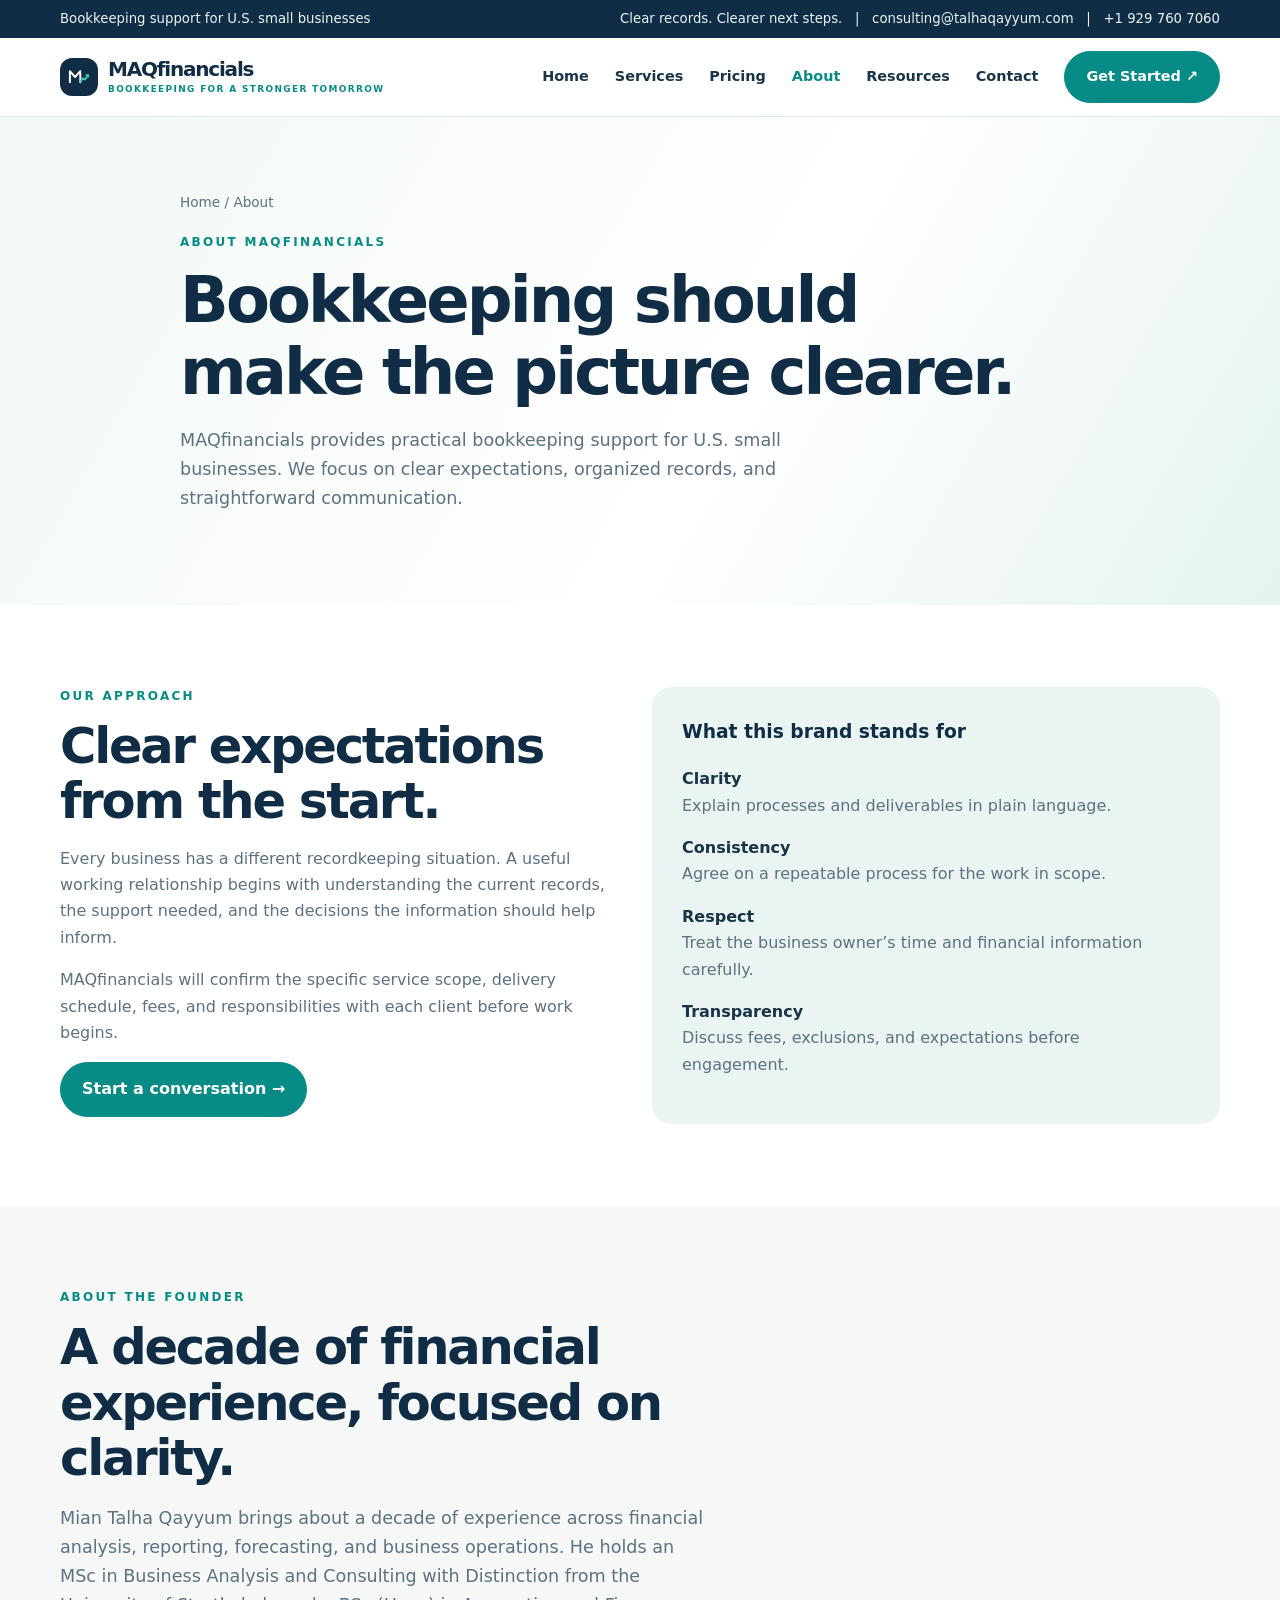
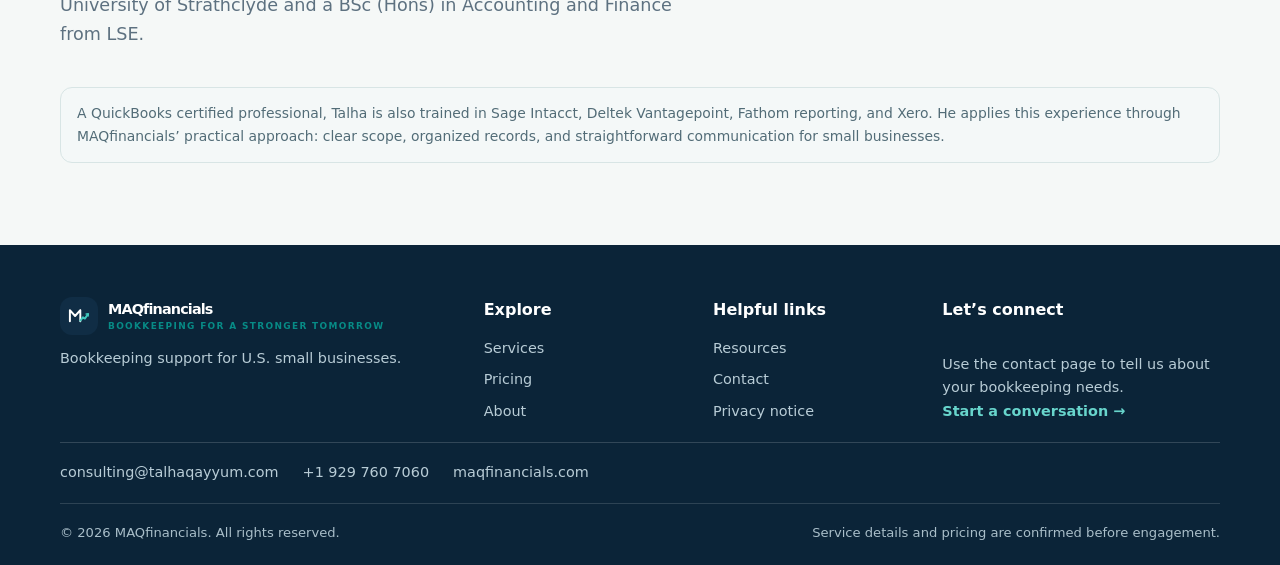
==== about.html @ 6110746d "Refresh footer stylesheet cache" ====
<!doctype html><html lang="en"><head><meta charset="utf-8"><meta name="viewport" content="width=device-width, initial-scale=1"><meta name="description" content="Learn about the approach behind MAQfinancials bookkeeping support for U.S. small businesses."><title>About | MAQfinancials</title><link rel="icon" type="image/svg+xml" href="assets/favicon.svg"><link rel="stylesheet" href="styles.css?v=20261030-footer-spacing-4"></head><body><div class="topbar"><div class="container"><span>Bookkeeping support for U.S. small businesses</span><span>Clear records. Clearer next steps. &nbsp; | &nbsp; <a href="mailto:consulting@talhaqayyum.com">consulting@talhaqayyum.com</a> &nbsp; | &nbsp; <a href="tel:+19297607060">+1 929 760 7060</a></span></div></div><header class="header"><div class="container nav"><a class="brand" href="index.html"><span class="brand-mark"><img src="assets/maq-mark.svg" alt="" width="26" height="26" aria-hidden="true"></span><span>MAQfinancials<small>BOOKKEEPING FOR A STRONGER TOMORROW</small></span></a><button class="menu-btn" aria-expanded="false">Menu ☰</button><nav class="navlinks"><a href="index.html">Home</a><a href="services.html">Services</a><a href="pricing.html">Pricing</a><a class="active" href="about.html">About</a><a href="resources.html">Resources</a><a href="contact.html">Contact</a><a class="btn" href="contact.html">Get Started ↗</a></nav></div></header><main><section class="page-hero"><div class="container"><div class="breadcrumb"><a href="index.html">Home</a> / About</div><p class="eyebrow">About MAQfinancials</p><h1>Bookkeeping should make the picture clearer.</h1><p class="lead">MAQfinancials provides practical bookkeeping support for U.S. small businesses. We focus on clear expectations, organized records, and straightforward communication.</p></div></section><section class="section"><div class="container grid2" style="align-items:start"><div><p class="eyebrow">Our approach</p><h2>Clear expectations from the start.</h2><p class="muted">Every business has a different recordkeeping situation. A useful working relationship begins with understanding the current records, the support needed, and the decisions the information should help inform.</p><p class="muted">MAQfinancials will confirm the specific service scope, delivery schedule, fees, and responsibilities with each client before work begins.</p><a class="btn" href="contact.html">Start a conversation →</a></div><div class="about-panel"><h3 style="margin-top:0;color:var(--navy)">What this brand stands for</h3><p><strong>Clarity</strong><br><span class="muted">Explain processes and deliverables in plain language.</span></p><p><strong>Consistency</strong><br><span class="muted">Agree on a repeatable process for the work in scope.</span></p><p><strong>Respect</strong><br><span class="muted">Treat the business owner’s time and financial information carefully.</span></p><p><strong>Transparency</strong><br><span class="muted">Discuss fees, exclusions, and expectations before engagement.</span></p></div></div></section><section class="section tint"><div class="container"><div class="section-head"><p class="eyebrow">About the founder</p><h2>A decade of financial experience, focused on clarity.</h2><p class="lead">Mian Talha Qayyum brings about a decade of experience across financial analysis, reporting, forecasting, and business operations. He holds an MSc in Business Analysis and Consulting with Distinction from the University of Strathclyde and a BSc (Hons) in Accounting and Finance from LSE.</p></div><div class="notice">A QuickBooks certified professional, Talha is also trained in Sage Intacct, Deltek Vantagepoint, Fathom reporting, and Xero. He applies this experience through MAQfinancials’ practical approach: clear scope, organized records, and straightforward communication for small businesses.</div></div></section></main><footer class="footer"><div class="container"><div class="footer-grid"><div><a class="brand" href="index.html"><span class="brand-mark"><img src="assets/maq-mark.svg" alt="" width="26" height="26" aria-hidden="true"></span><span>MAQfinancials<small>BOOKKEEPING FOR A STRONGER TOMORROW</small></span></a><p>Bookkeeping support for U.S. small businesses.</p></div><div><h4>Explore</h4><div class="footer-links"><a href="services.html">Services</a><a href="pricing.html">Pricing</a><a href="about.html">About</a></div></div><div><h4>Helpful links</h4><div class="footer-links"><a href="resources.html">Resources</a><a href="contact.html">Contact</a><a href="privacy.html">Privacy notice</a></div></div><div><h4>Let’s connect</h4><p>Use the contact page to tell us about your bookkeeping needs.</p><a class="textlink" style="color:#68d5cc" href="contact.html">Start a conversation</a></div></div><div class="footer-contact-strip" style="display:flex;flex-wrap:wrap;gap:12px 24px;padding:18px 0;border-top:1px solid rgba(255,255,255,.16);font-size:.92rem"><a href="mailto:consulting@talhaqayyum.com">consulting@talhaqayyum.com</a><a href="tel:+19297607060">+1 929 760 7060</a><a href="https://maqfinancials.com">maqfinancials.com</a></div><div class="footer-bottom"><span>© <span data-year></span> MAQfinancials. All rights reserved.</span><span>Service details and pricing are confirmed before engagement.</span></div></div></footer><script src="script.js"></script></body></html>
---- styles.css ----
:root{--navy:#102d45;--navy2:#173d55;--teal:#078b86;--teal2:#0da69c;--ink:#193449;--muted:#5d7180;--cream:#f5f8f7;--pale:#eaf4f2;--white:#fff;--line:#d8e5e5;--shadow:0 18px 45px rgba(16,45,69,.09);--radius:18px}*{box-sizing:border-box}html{scroll-behavior:smooth}body{margin:0;font-family:Inter,ui-sans-serif,system-ui,-apple-system,BlinkMacSystemFont,"Segoe UI",sans-serif;color:var(--ink);line-height:1.65;background:#fff}a{color:inherit;text-decoration:none}img{max-width:100%;display:block}.container{width:min(1160px,calc(100% - 40px));margin:auto}.topbar{background:var(--navy);color:#e9f4f4;font-size:.83rem;padding:8px 0}.topbar .container{display:flex;justify-content:space-between;gap:16px;flex-wrap:wrap}.header{position:sticky;top:0;z-index:20;background:rgba(255,255,255,.95);backdrop-filter:blur(12px);border-bottom:1px solid rgba(216,229,229,.8)}.nav{min-height:78px;display:flex;align-items:center;justify-content:space-between;gap:24px}.brand{display:flex;align-items:center;gap:10px;color:var(--navy);font-size:1.25rem;font-weight:800;letter-spacing:-.06em;line-height:1}.brand-mark{width:38px;height:38px;border-radius:12px;background:var(--navy);display:grid;place-items:center;color:#fff;font-weight:800;letter-spacing:-.08em}.brand-mark img{width:26px;height:26px;display:block}.brand span small{display:block;font-size:.56rem;letter-spacing:.15em;font-weight:700;color:var(--teal);margin-top:6px}.navlinks{display:flex;align-items:center;gap:26px;font-size:.9rem;font-weight:650}.navlinks a:hover,.navlinks a.active{color:var(--teal)}.menu-btn{display:none;border:1px solid var(--line);background:#fff;border-radius:10px;padding:9px 12px;color:var(--navy);font:inherit}.btn{display:inline-flex;align-items:center;justify-content:center;gap:10px;border-radius:999px;padding:13px 21px;background:var(--teal);color:#fff;font-weight:750;border:1px solid var(--teal);transition:.2s;cursor:pointer}.btn:hover{background:#06716d;transform:translateY(-1px)}.btn.secondary{background:transparent;color:var(--navy);border-color:#a8c4c7}.btn.light{background:#fff;color:var(--navy);border-color:#fff}.eyebrow{font-size:.75rem;text-transform:uppercase;letter-spacing:.19em;font-weight:800;color:var(--teal);margin:0 0 12px}.section{padding:82px 0}.section.compact{padding:58px 0}.section.tint{background:var(--cream)}.section.dark{background:var(--navy);color:#fff}.section.dark .muted{color:#c3d5df}.section-head{max-width:690px;margin-bottom:38px}.section-head.center{text-align:center;margin:0 auto 42px}.section h2,.page-hero h1{color:var(--navy);letter-spacing:-.045em;line-height:1.12;margin:0 0 16px;font-size:clamp(2rem,4vw,3.1rem)}.section.dark h2{color:#fff}.lead{font-size:1.1rem;color:var(--muted);max-width:650px}.muted{color:var(--muted)}.hero{padding:62px 0 70px;overflow:hidden;background:radial-gradient(circle at 80% 12%,#d9efec 0,transparent 33%),linear-gradient(120deg,#f7faf9 0%,#fff 62%,#edf7f5 100%)}.hero-grid{display:grid;grid-template-columns:1.04fr .96fr;gap:56px;align-items:center}.hero h1{font-size:clamp(2.7rem,5.4vw,4.65rem);line-height:1.02;letter-spacing:-.065em;color:var(--navy);margin:0 0 22px}.hero h1 em{font-style:normal;color:var(--teal)}.hero p{font-size:1.1rem;max-width:590px;color:#4c6475}.actions{display:flex;gap:12px;flex-wrap:wrap;margin:28px 0 25px}.microtrust{display:flex;gap:20px;flex-wrap:wrap;font-size:.84rem;color:#4e6977}.microtrust span:before{content:'✓';color:var(--teal);font-weight:900;margin-right:8px}.hero-art{position:relative;min-height:410px;border-radius:28px;overflow:hidden;background:linear-gradient(145deg,#dcece8,#f7f9f8);box-shadow:var(--shadow);padding:30px;display:flex;align-items:center;justify-content:center}.hero-art:before{content:'';position:absolute;width:310px;height:310px;border-radius:50%;background:#b5dcd5;right:-60px;top:-90px}.hero-art:after{content:'';position:absolute;width:230px;height:230px;border-radius:50%;background:#d5e9e5;left:-65px;bottom:-85px}.dashboard{position:relative;z-index:1;width:min(100%,390px);background:#fff;border:1px solid #e0e9e8;border-radius:20px;padding:24px;box-shadow:0 20px 55px rgba(16,45,69,.16);transform:rotate(-2deg)}.dash-top{display:flex;justify-content:space-between;align-items:center;font-weight:800;color:var(--navy);font-size:.95rem}.dot{width:9px;height:9px;border-radius:50%;background:var(--teal);display:inline-block;margin-right:6px}.dash-label{color:#6d8089;font-size:.78rem;margin-top:22px}.dash-number{font-size:2rem;font-weight:850;letter-spacing:-.06em;color:var(--navy);margin:2px 0 16px}.chart{height:96px;display:flex;align-items:end;gap:10px;border-bottom:1px solid #e4eeee;padding:0 4px 8px}.chart i{display:block;flex:1;background:linear-gradient(#12aaa0,#078b86);border-radius:6px 6px 2px 2px}.dash-bottom{display:flex;justify-content:space-between;gap:12px;margin-top:18px;font-size:.77rem;color:#5d7180}.dash-bottom strong{display:block;color:var(--navy);font-size:.9rem}.float-note{position:absolute;z-index:2;bottom:34px;right:22px;background:var(--navy);color:#fff;padding:13px 17px;border-radius:14px;box-shadow:var(--shadow);font-size:.85rem}.grid3{display:grid;grid-template-columns:repeat(3,1fr);gap:20px}.grid2{display:grid;grid-template-columns:repeat(2,1fr);gap:24px}.card{background:#fff;border:1px solid var(--line);border-radius:var(--radius);padding:27px;box-shadow:0 4px 18px rgba(16,45,69,.025)}.card:hover{box-shadow:var(--shadow);transform:translateY(-2px);transition:.2s}.iconbox{width:48px;height:48px;border-radius:14px;background:var(--pale);color:var(--teal);display:grid;place-items:center;font-size:1.3rem;font-weight:850;margin-bottom:20px}.card h3{margin:0 0 10px;color:var(--navy);font-size:1.2rem;letter-spacing:-.025em}.card p{color:var(--muted);margin:0 0 15px}.textlink{color:var(--teal);font-weight:800;font-size:.9rem}.textlink:after{content:' →';}.band-grid{display:grid;grid-template-columns:.85fr 1.15fr;gap:60px;align-items:center}.benefits{display:grid;grid-template-columns:repeat(2,1fr);gap:26px}.benefit{border-top:1px solid rgba(255,255,255,.2);padding-top:17px}.benefit b{display:block;margin-bottom:5px}.benefit p{color:#c3d5df;margin:0;font-size:.93rem}.price-card{display:flex;flex-direction:column;min-height:320px}.price-card .price{font-size:1.6rem;font-weight:850;letter-spacing:-.04em;color:var(--navy);margin:8px 0}.price-card .price small{font-size:.8rem;letter-spacing:0;color:var(--muted);font-weight:500}.price-card ul{list-style:none;padding:0;margin:8px 0 24px;color:var(--muted);font-size:.93rem}.price-card li{margin:9px 0}.price-card li:before{content:'✓';color:var(--teal);font-weight:900;margin-right:9px}.price-card .btn{margin-top:auto;align-self:flex-start}.price-note{background:var(--pale);border-radius:14px;padding:17px 20px;color:#42606d;font-size:.9rem;margin-top:22px}.cta{background:linear-gradient(120deg,var(--teal),#086e75);color:#fff;border-radius:24px;padding:42px;display:flex;justify-content:space-between;align-items:center;gap:24px}.cta h2{color:#fff;margin:0 0 8px;font-size:clamp(1.7rem,3vw,2.4rem)}.cta p{margin:0;color:#e1f4f1;max-width:620px}.page-hero{padding:74px 0;background:linear-gradient(120deg,#f1f8f6,#fff 58%,#e5f3f1)}.page-hero .container{max-width:920px}.page-hero h1{font-size:clamp(2.5rem,5vw,4rem);max-width:850px}.breadcrumb{font-size:.85rem;color:var(--muted);margin-bottom:20px}.about-panel{background:var(--pale);padding:30px;border-radius:20px}.form{display:grid;gap:16px}.field{display:grid;gap:7px}.field label{font-weight:750;font-size:.9rem;color:var(--navy)}.field input,.field select,.field textarea{width:100%;border:1px solid #cbdcdd;border-radius:12px;padding:13px 14px;font:inherit;color:var(--ink);background:#fff}.field textarea{min-height:130px;resize:vertical}.field input:focus,.field select:focus,.field textarea:focus{outline:3px solid #b9e2dd;border-color:var(--teal)}.form-hint{font-size:.83rem;color:var(--muted)}.footer{background:#0b2438;color:#e8f2f5;padding:52px 0 22px}.footer-grid{display:grid;grid-template-columns:1.4fr .7fr .7fr 1fr;gap:35px}.footer .brand{color:#fff}.footer p,.footer a{color:#b8ccd6;font-size:.9rem}.footer h4{margin:0 0 13px;color:#fff}.footer-links{display:grid;gap:8px}.footer-bottom{border-top:1px solid rgba(255,255,255,.14);margin-top:35px;padding-top:18px;display:flex;justify-content:space-between;gap:12px;flex-wrap:wrap;color:#a9bec9;font-size:.82rem}.notice{padding:14px 16px;border-radius:12px;background:#f4f8f8;color:#526c77;font-size:.87rem;border:1px solid var(--line)}.faq{border-bottom:1px solid var(--line);padding:19px 0}.faq h3{margin:0 0 7px;color:var(--navy);font-size:1.05rem}.faq p{margin:0;color:var(--muted)}.mobile-only{display:none}@media(max-width:900px){.navlinks{gap:15px}.hero-grid{gap:30px}.grid3{grid-template-columns:repeat(2,1fr)}.band-grid{grid-template-columns:1fr;gap:30px}.footer-grid{grid-template-columns:repeat(2,1fr)}}@media(max-width:700px){.container{width:min(100% - 30px,1160px)}.topbar .container{justify-content:center}.nav{min-height:70px}.menu-btn{display:block}.navlinks{display:none;position:absolute;left:15px;right:15px;top:70px;background:#fff;border:1px solid var(--line);box-shadow:var(--shadow);border-radius:16px;padding:18px;align-items:stretch;gap:0;flex-direction:column}.navlinks.open{display:flex}.navlinks a{padding:12px 8px;border-bottom:1px solid #edf2f2}.navlinks a:last-child{border-bottom:0}.navlinks .btn{margin-top:10px}.hero{padding:42px 0 50px}.hero-grid{grid-template-columns:1fr}.hero-art{min-height:330px}.hero h1{font-size:clamp(2.5rem,12vw,3.7rem)}.section{padding:58px 0}.section.compact{padding:45px 0}.grid3,.grid2,.benefits{grid-template-columns:1fr}.cta{padding:28px;align-items:flex-start;flex-direction:column}.page-hero{padding:52px 0}.footer-grid{grid-template-columns:1fr 1fr;gap:26px}.footer-grid>div:first-child{grid-column:1/-1}.microtrust{gap:10px 17px}.card{padding:23px}}@media(prefers-reduced-motion:reduce){html{scroll-behavior:auto}*,*:before,*:after{transition:none!important}}
/* Mobile header refinements */
@media(max-width:700px){
  .topbar{padding:7px 0}
  .topbar .container{display:block;text-align:center;font-size:.74rem;line-height:1.35}
  .topbar .container>span:nth-child(2){display:none}
  .nav{min-height:68px;gap:10px}
  .brand{font-size:1.1rem;gap:8px;letter-spacing:-.05em}
  .brand-mark{width:35px;height:35px;border-radius:11px}
  .brand-mark img{width:23px;height:23px}
  .brand span small{font-size:.48rem;letter-spacing:.11em;margin-top:5px;white-space:nowrap}
  .menu-btn{display:inline-flex;align-items:center;justify-content:center;min-height:42px;padding:8px 12px;border-radius:12px;font-size:.88rem;font-weight:700;white-space:nowrap;box-shadow:0 3px 12px rgba(16,45,69,.06);touch-action:manipulation}
  .navlinks{top:calc(100% + 8px);max-height:calc(100vh - 130px);overflow-y:auto;overscroll-behavior:contain;padding:12px;border-radius:16px}
  .navlinks a{min-height:44px;display:flex;align-items:center;padding:11px 10px}
  .navlinks .btn{justify-content:center;margin-top:10px}
  .menu-btn:focus-visible,.navlinks a:focus-visible{outline:3px solid #b9e2dd;outline-offset:2px}
}
@media(max-width:380px){
  .container{width:calc(100% - 24px)}
  .brand{font-size:1.02rem;gap:7px}
  .brand-mark{width:32px;height:32px}
  .brand span small{font-size:.44rem;letter-spacing:.09em}
  .menu-btn{padding:7px 10px}
}
/* Mobile-first page spacing and conversion layout */
@media(max-width:700px){
  .hero{padding:32px 0 40px}
  .hero-grid{gap:22px}
  .hero h1{font-size:clamp(2.35rem,10.5vw,3.25rem);line-height:1.04;margin-bottom:16px}
  .hero p{font-size:1rem;line-height:1.58;margin:0}
  .actions{display:grid;grid-template-columns:1fr;gap:10px;margin:21px 0 18px}
  .actions .btn{width:100%;min-height:48px}
  .microtrust{display:grid;grid-template-columns:1fr 1fr;align-items:start;gap:8px 12px;font-size:.76rem;line-height:1.35}
  .hero-art{min-height:250px;padding:18px;border-radius:20px}
  .dashboard{padding:17px;border-radius:16px;transform:none}
  .dash-label{margin-top:13px}
  .dash-number{font-size:1.65rem;margin-bottom:12px}
  .chart{height:66px;gap:8px}
  .dash-bottom{margin-top:13px;font-size:.72rem;gap:8px}
  .float-note{right:10px;bottom:10px;padding:9px 12px;font-size:.74rem}
  .section{padding:48px 0}
  .section.compact{padding:36px 0}
  .section-head{margin-bottom:25px}
  .section-head.center{margin-bottom:28px}
  .section h2,.page-hero h1{font-size:clamp(1.85rem,8vw,2.5rem);line-height:1.12}
  .lead{font-size:1rem;line-height:1.55;margin-top:10px}
  .page-hero{padding:38px 0}
  .breadcrumb{margin-bottom:15px}
  .card{padding:20px;border-radius:16px}
  .card p{font-size:.94rem;line-height:1.55}
  .card.grid2{gap:14px}
  .card.grid2 h2{font-size:1.7rem!important}
  .price-card{min-height:0}
  .price-card .price{font-size:1.4rem}
  .price-card ul{margin:8px 0 18px;font-size:.9rem;line-height:1.5}
  .price-card .btn{width:100%;min-height:48px;align-self:stretch}
  .price-note,.notice{font-size:.88rem;line-height:1.55}
  .cta{padding:24px 20px;gap:18px}
  .cta .btn{width:100%;min-height:48px}
  .footer{padding:40px 0 18px}
  .footer-grid{gap:22px 16px}
  .footer p,.footer a{overflow-wrap:anywhere}
  .footer-contact-strip{gap:10px 16px!important;font-size:.84rem!important}
  .footer-bottom{flex-direction:column;gap:6px;margin-top:24px}
  article[id]{scroll-margin-top:90px}
}
@media(max-width:380px){
  .hero h1{font-size:clamp(2.1rem,10.5vw,2.45rem)}
  .microtrust{grid-template-columns:1fr;gap:7px}
  .hero-art{min-height:220px;padding:14px}
  .dashboard{padding:14px}
  .dash-top{font-size:.84rem}
  .float-note{font-size:.69rem}
}
/* Keep footer content and divider spacing consistent */
.footer-grid{padding-bottom:18px}
.footer-grid>div{display:flex;flex-direction:column}
.footer-grid>div>p:last-of-type,.footer-links{margin-top:auto}
.footer-grid>div>.textlink{margin-top:0}
.footer-bottom{margin-top:0}
@media(max-width:700px){.footer-bottom{margin-top:0}}
.footer-grid>div>p:last-of-type{margin-bottom:0}
.footer-grid>div:first-child>p:last-of-type{margin-top:12px}
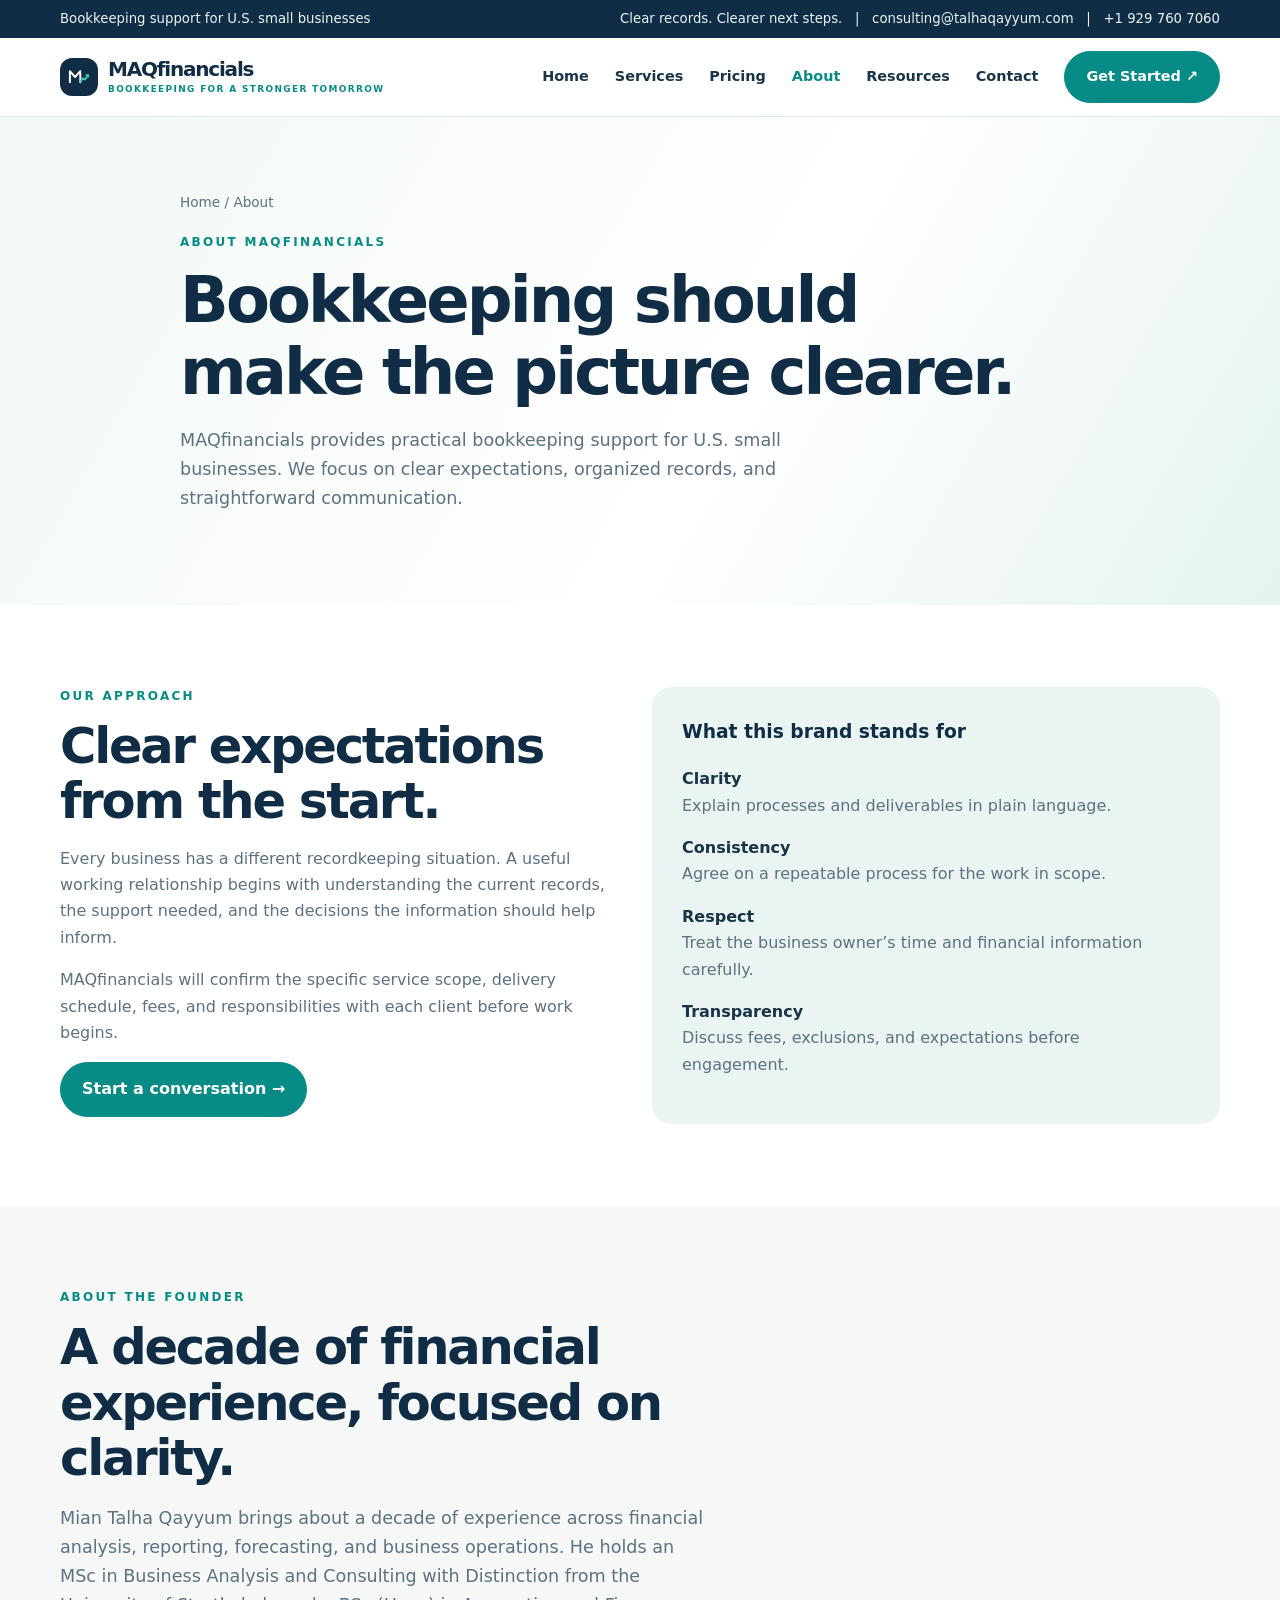
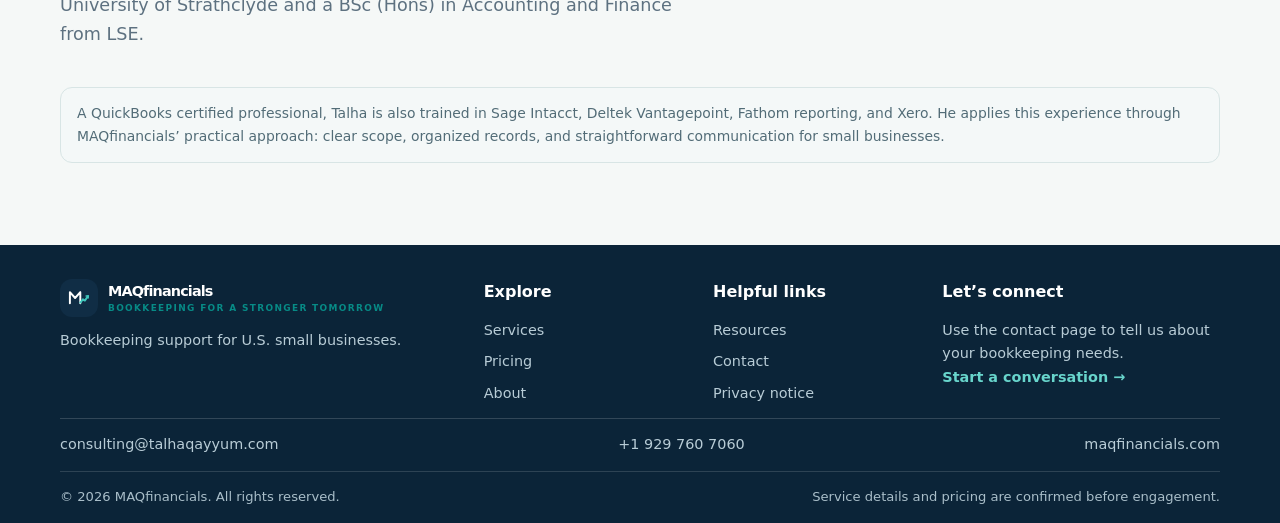
==== commit 6c1030c6: "Refresh shared footer styling" ====
--- a/about.html
+++ b/about.html
@@ -1 +1 @@
-<!doctype html><html lang="en"><head><meta charset="utf-8"><meta name="viewport" content="width=device-width, initial-scale=1"><meta name="description" content="Learn about the approach behind MAQfinancials bookkeeping support for U.S. small businesses."><title>About | MAQfinancials</title><link rel="icon" type="image/svg+xml" href="assets/favicon.svg"><link rel="stylesheet" href="styles.css?v=20261030-footer-spacing-4"></head><body><div class="topbar"><div class="container"><span>Bookkeeping support for U.S. small businesses</span><span>Clear records. Clearer next steps. &nbsp; | &nbsp; <a href="mailto:consulting@talhaqayyum.com">consulting@talhaqayyum.com</a> &nbsp; | &nbsp; <a href="tel:+19297607060">+1 929 760 7060</a></span></div></div><header class="header"><div class="container nav"><a class="brand" href="index.html"><span class="brand-mark"><img src="assets/maq-mark.svg" alt="" width="26" height="26" aria-hidden="true"></span><span>MAQfinancials<small>BOOKKEEPING FOR A STRONGER TOMORROW</small></span></a><button class="menu-btn" aria-expanded="false">Menu ☰</button><nav class="navlinks"><a href="index.html">Home</a><a href="services.html">Services</a><a href="pricing.html">Pricing</a><a class="active" href="about.html">About</a><a href="resources.html">Resources</a><a href="contact.html">Contact</a><a class="btn" href="contact.html">Get Started ↗</a></nav></div></header><main><section class="page-hero"><div class="container"><div class="breadcrumb"><a href="index.html">Home</a> / About</div><p class="eyebrow">About MAQfinancials</p><h1>Bookkeeping should make the picture clearer.</h1><p class="lead">MAQfinancials provides practical bookkeeping support for U.S. small businesses. We focus on clear expectations, organized records, and straightforward communication.</p></div></section><section class="section"><div class="container grid2" style="align-items:start"><div><p class="eyebrow">Our approach</p><h2>Clear expectations from the start.</h2><p class="muted">Every business has a different recordkeeping situation. A useful working relationship begins with understanding the current records, the support needed, and the decisions the information should help inform.</p><p class="muted">MAQfinancials will confirm the specific service scope, delivery schedule, fees, and responsibilities with each client before work begins.</p><a class="btn" href="contact.html">Start a conversation →</a></div><div class="about-panel"><h3 style="margin-top:0;color:var(--navy)">What this brand stands for</h3><p><strong>Clarity</strong><br><span class="muted">Explain processes and deliverables in plain language.</span></p><p><strong>Consistency</strong><br><span class="muted">Agree on a repeatable process for the work in scope.</span></p><p><strong>Respect</strong><br><span class="muted">Treat the business owner’s time and financial information carefully.</span></p><p><strong>Transparency</strong><br><span class="muted">Discuss fees, exclusions, and expectations before engagement.</span></p></div></div></section><section class="section tint"><div class="container"><div class="section-head"><p class="eyebrow">About the founder</p><h2>A decade of financial experience, focused on clarity.</h2><p class="lead">Mian Talha Qayyum brings about a decade of experience across financial analysis, reporting, forecasting, and business operations. He holds an MSc in Business Analysis and Consulting with Distinction from the University of Strathclyde and a BSc (Hons) in Accounting and Finance from LSE.</p></div><div class="notice">A QuickBooks certified professional, Talha is also trained in Sage Intacct, Deltek Vantagepoint, Fathom reporting, and Xero. He applies this experience through MAQfinancials’ practical approach: clear scope, organized records, and straightforward communication for small businesses.</div></div></section></main><footer class="footer"><div class="container"><div class="footer-grid"><div><a class="brand" href="index.html"><span class="brand-mark"><img src="assets/maq-mark.svg" alt="" width="26" height="26" aria-hidden="true"></span><span>MAQfinancials<small>BOOKKEEPING FOR A STRONGER TOMORROW</small></span></a><p>Bookkeeping support for U.S. small businesses.</p></div><div><h4>Explore</h4><div class="footer-links"><a href="services.html">Services</a><a href="pricing.html">Pricing</a><a href="about.html">About</a></div></div><div><h4>Helpful links</h4><div class="footer-links"><a href="resources.html">Resources</a><a href="contact.html">Contact</a><a href="privacy.html">Privacy notice</a></div></div><div><h4>Let’s connect</h4><p>Use the contact page to tell us about your bookkeeping needs.</p><a class="textlink" style="color:#68d5cc" href="contact.html">Start a conversation</a></div></div><div class="footer-contact-strip" style="display:flex;flex-wrap:wrap;gap:12px 24px;padding:18px 0;border-top:1px solid rgba(255,255,255,.16);font-size:.92rem"><a href="mailto:consulting@talhaqayyum.com">consulting@talhaqayyum.com</a><a href="tel:+19297607060">+1 929 760 7060</a><a href="https://maqfinancials.com">maqfinancials.com</a></div><div class="footer-bottom"><span>© <span data-year></span> MAQfinancials. All rights reserved.</span><span>Service details and pricing are confirmed before engagement.</span></div></div></footer><script src="script.js"></script></body></html>
+<!doctype html><html lang="en"><head><meta charset="utf-8"><meta name="viewport" content="width=device-width, initial-scale=1"><meta name="description" content="Learn about the approach behind MAQfinancials bookkeeping support for U.S. small businesses."><title>About | MAQfinancials</title><link rel="icon" type="image/svg+xml" href="assets/favicon.svg"><link rel="stylesheet" href="styles.css?v=20261030-footer-balanced"></head><body><div class="topbar"><div class="container"><span>Bookkeeping support for U.S. small businesses</span><span>Clear records. Clearer next steps. &nbsp; | &nbsp; <a href="mailto:consulting@talhaqayyum.com">consulting@talhaqayyum.com</a> &nbsp; | &nbsp; <a href="tel:+19297607060">+1 929 760 7060</a></span></div></div><header class="header"><div class="container nav"><a class="brand" href="index.html"><span class="brand-mark"><img src="assets/maq-mark.svg" alt="" width="26" height="26" aria-hidden="true"></span><span>MAQfinancials<small>BOOKKEEPING FOR A STRONGER TOMORROW</small></span></a><button class="menu-btn" aria-expanded="false">Menu ☰</button><nav class="navlinks"><a href="index.html">Home</a><a href="services.html">Services</a><a href="pricing.html">Pricing</a><a class="active" href="about.html">About</a><a href="resources.html">Resources</a><a href="contact.html">Contact</a><a class="btn" href="contact.html">Get Started ↗</a></nav></div></header><main><section class="page-hero"><div class="container"><div class="breadcrumb"><a href="index.html">Home</a> / About</div><p class="eyebrow">About MAQfinancials</p><h1>Bookkeeping should make the picture clearer.</h1><p class="lead">MAQfinancials provides practical bookkeeping support for U.S. small businesses. We focus on clear expectations, organized records, and straightforward communication.</p></div></section><section class="section"><div class="container grid2" style="align-items:start"><div><p class="eyebrow">Our approach</p><h2>Clear expectations from the start.</h2><p class="muted">Every business has a different recordkeeping situation. A useful working relationship begins with understanding the current records, the support needed, and the decisions the information should help inform.</p><p class="muted">MAQfinancials will confirm the specific service scope, delivery schedule, fees, and responsibilities with each client before work begins.</p><a class="btn" href="contact.html">Start a conversation →</a></div><div class="about-panel"><h3 style="margin-top:0;color:var(--navy)">What this brand stands for</h3><p><strong>Clarity</strong><br><span class="muted">Explain processes and deliverables in plain language.</span></p><p><strong>Consistency</strong><br><span class="muted">Agree on a repeatable process for the work in scope.</span></p><p><strong>Respect</strong><br><span class="muted">Treat the business owner’s time and financial information carefully.</span></p><p><strong>Transparency</strong><br><span class="muted">Discuss fees, exclusions, and expectations before engagement.</span></p></div></div></section><section class="section tint"><div class="container"><div class="section-head"><p class="eyebrow">About the founder</p><h2>A decade of financial experience, focused on clarity.</h2><p class="lead">Mian Talha Qayyum brings about a decade of experience across financial analysis, reporting, forecasting, and business operations. He holds an MSc in Business Analysis and Consulting with Distinction from the University of Strathclyde and a BSc (Hons) in Accounting and Finance from LSE.</p></div><div class="notice">A QuickBooks certified professional, Talha is also trained in Sage Intacct, Deltek Vantagepoint, Fathom reporting, and Xero. He applies this experience through MAQfinancials’ practical approach: clear scope, organized records, and straightforward communication for small businesses.</div></div></section></main><footer class="footer"><div class="container"><div class="footer-grid"><div><a class="brand" href="index.html"><span class="brand-mark"><img src="assets/maq-mark.svg" alt="" width="26" height="26" aria-hidden="true"></span><span>MAQfinancials<small>BOOKKEEPING FOR A STRONGER TOMORROW</small></span></a><p>Bookkeeping support for U.S. small businesses.</p></div><div><h4>Explore</h4><div class="footer-links"><a href="services.html">Services</a><a href="pricing.html">Pricing</a><a href="about.html">About</a></div></div><div><h4>Helpful links</h4><div class="footer-links"><a href="resources.html">Resources</a><a href="contact.html">Contact</a><a href="privacy.html">Privacy notice</a></div></div><div><h4>Let’s connect</h4><p>Use the contact page to tell us about your bookkeeping needs.</p><a class="textlink" style="color:#68d5cc" href="contact.html">Start a conversation</a></div></div><div class="footer-contact-strip" style="display:flex;flex-wrap:wrap;gap:12px 24px;padding:18px 0;border-top:1px solid rgba(255,255,255,.16);font-size:.92rem"><a href="mailto:consulting@talhaqayyum.com">consulting@talhaqayyum.com</a><a href="tel:+19297607060">+1 929 760 7060</a><a href="https://maqfinancials.com">maqfinancials.com</a></div><div class="footer-bottom"><span>© <span data-year></span> MAQfinancials. All rights reserved.</span><span>Service details and pricing are confirmed before engagement.</span></div></div></footer><script src="script.js"></script></body></html>
--- a/styles.css
+++ b/styles.css
@@ -81,3 +81,22 @@
 @media(max-width:700px){.footer-bottom{margin-top:0}}
 .footer-grid>div>p:last-of-type{margin-bottom:0}
 .footer-grid>div:first-child>p:last-of-type{margin-top:12px}
+.testimonial-card{display:flex;flex-direction:column;min-height:100%}
+.testimonial-quote{font-size:1rem;line-height:1.65;color:var(--ink);margin:0 0 18px;flex:1}
+.testimonial-attribution{border-top:1px solid var(--line);padding-top:14px;color:var(--navy);display:flex;flex-direction:column;gap:3px}
+.testimonial-attribution span{color:var(--muted);font-size:.88rem}
+
+/* Compact, balanced footer layout */
+.footer{padding:34px 0 16px}
+.footer-grid{padding-bottom:12px}
+.footer-grid>div>p:last-of-type,.footer-links{margin-top:0}
+.footer-grid>div>.textlink{margin-top:0}
+.footer-contact-strip{justify-content:space-between!important;gap:8px 20px!important;padding:14px 0!important}
+.footer-bottom{margin-top:0;padding-top:14px}
+@media(max-width:700px){
+  .footer{padding:30px 0 14px}
+  .footer-grid{gap:18px 16px;padding-bottom:10px}
+  .footer-grid>div:nth-child(4){grid-column:1/-1}
+  .footer-contact-strip{justify-content:center!important;text-align:center;align-items:center;gap:8px 18px!important;padding:12px 0!important}
+  .footer-bottom{gap:5px;padding-top:12px}
+}
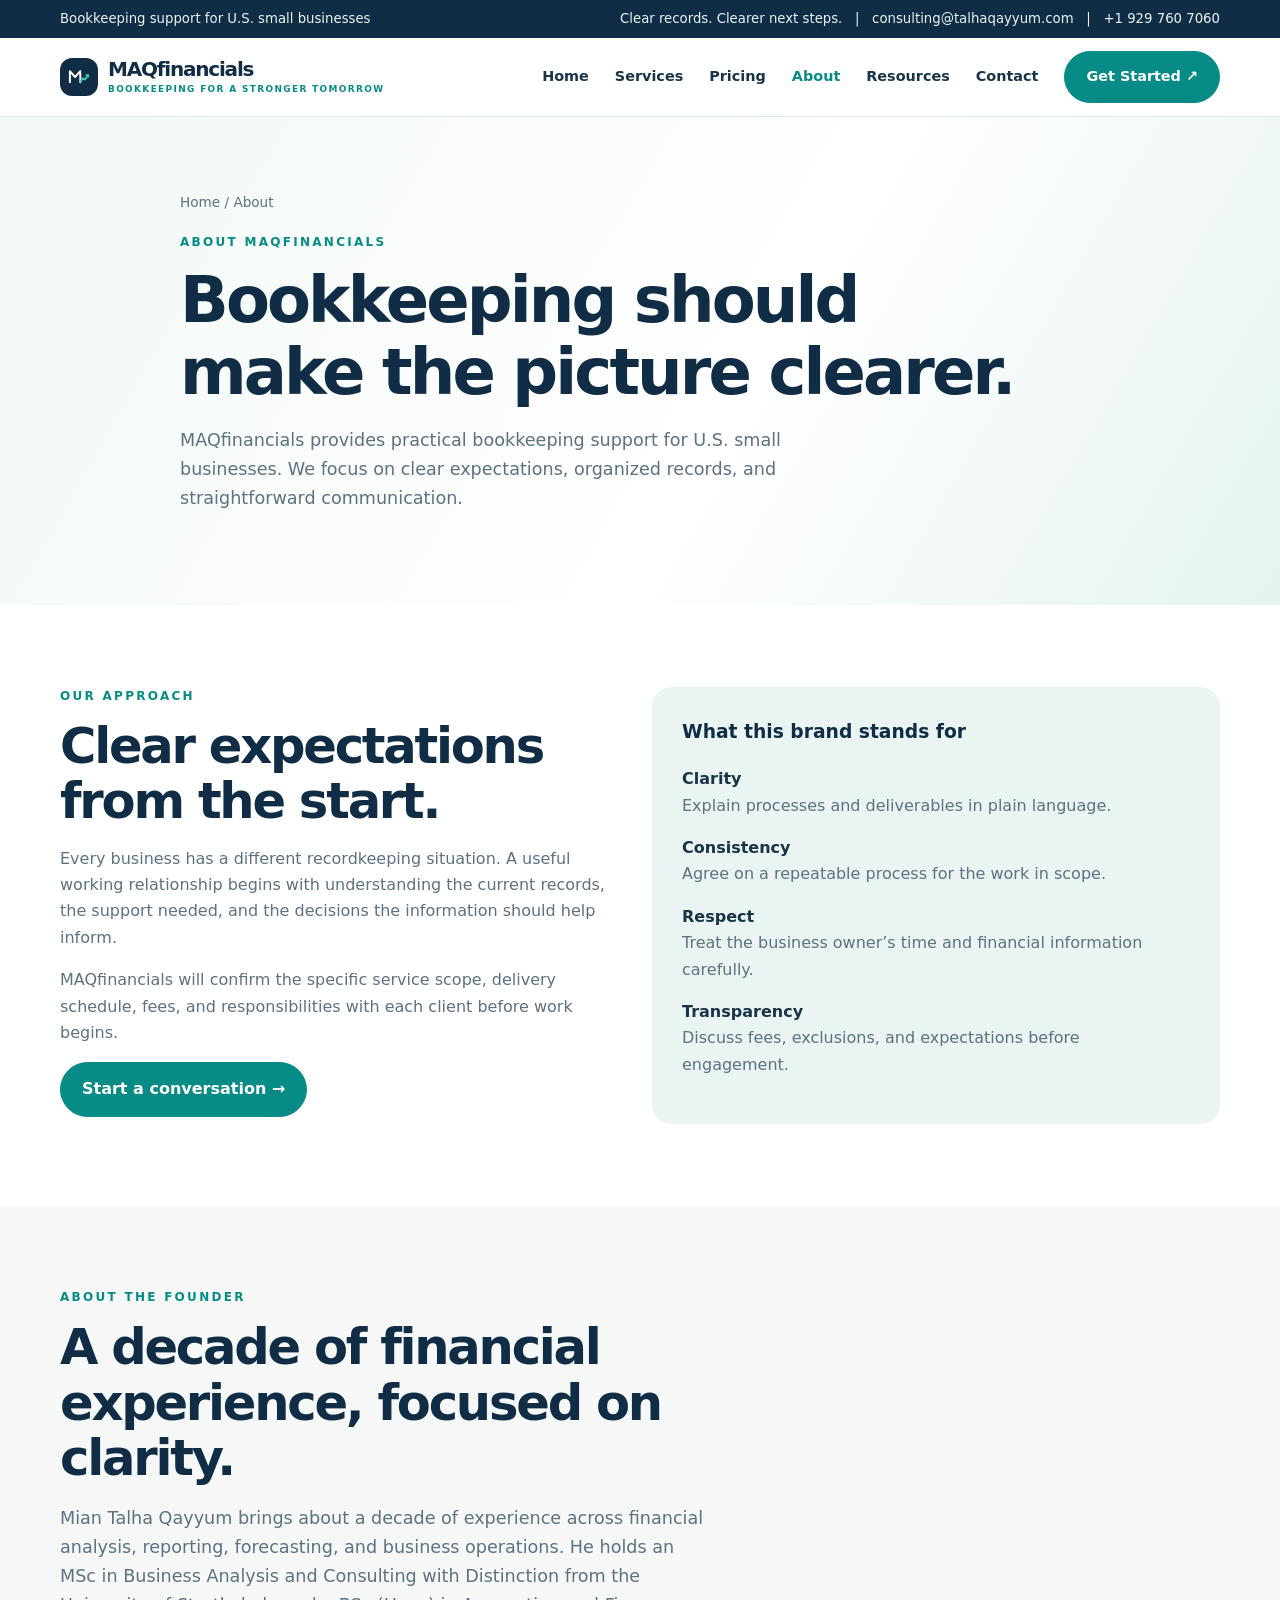
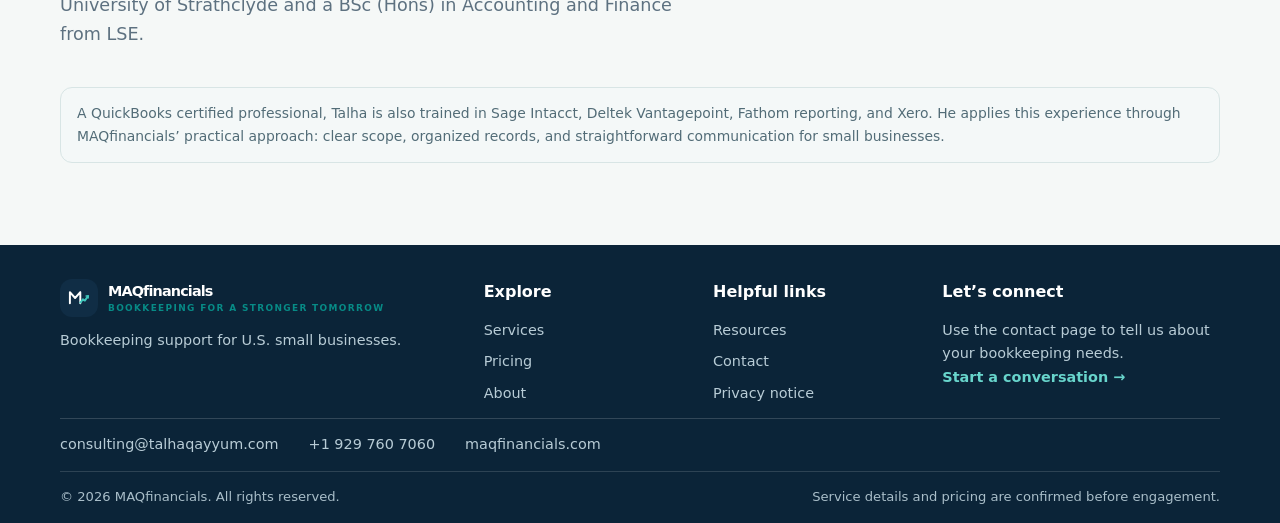
==== commit 93027cdf: "Refresh footer contact alignment" ====
--- a/about.html
+++ b/about.html
@@ -1 +1 @@
-<!doctype html><html lang="en"><head><meta charset="utf-8"><meta name="viewport" content="width=device-width, initial-scale=1"><meta name="description" content="Learn about the approach behind MAQfinancials bookkeeping support for U.S. small businesses."><title>About | MAQfinancials</title><link rel="icon" type="image/svg+xml" href="assets/favicon.svg"><link rel="stylesheet" href="styles.css?v=20261030-footer-balanced"></head><body><div class="topbar"><div class="container"><span>Bookkeeping support for U.S. small businesses</span><span>Clear records. Clearer next steps. &nbsp; | &nbsp; <a href="mailto:consulting@talhaqayyum.com">consulting@talhaqayyum.com</a> &nbsp; | &nbsp; <a href="tel:+19297607060">+1 929 760 7060</a></span></div></div><header class="header"><div class="container nav"><a class="brand" href="index.html"><span class="brand-mark"><img src="assets/maq-mark.svg" alt="" width="26" height="26" aria-hidden="true"></span><span>MAQfinancials<small>BOOKKEEPING FOR A STRONGER TOMORROW</small></span></a><button class="menu-btn" aria-expanded="false">Menu ☰</button><nav class="navlinks"><a href="index.html">Home</a><a href="services.html">Services</a><a href="pricing.html">Pricing</a><a class="active" href="about.html">About</a><a href="resources.html">Resources</a><a href="contact.html">Contact</a><a class="btn" href="contact.html">Get Started ↗</a></nav></div></header><main><section class="page-hero"><div class="container"><div class="breadcrumb"><a href="index.html">Home</a> / About</div><p class="eyebrow">About MAQfinancials</p><h1>Bookkeeping should make the picture clearer.</h1><p class="lead">MAQfinancials provides practical bookkeeping support for U.S. small businesses. We focus on clear expectations, organized records, and straightforward communication.</p></div></section><section class="section"><div class="container grid2" style="align-items:start"><div><p class="eyebrow">Our approach</p><h2>Clear expectations from the start.</h2><p class="muted">Every business has a different recordkeeping situation. A useful working relationship begins with understanding the current records, the support needed, and the decisions the information should help inform.</p><p class="muted">MAQfinancials will confirm the specific service scope, delivery schedule, fees, and responsibilities with each client before work begins.</p><a class="btn" href="contact.html">Start a conversation →</a></div><div class="about-panel"><h3 style="margin-top:0;color:var(--navy)">What this brand stands for</h3><p><strong>Clarity</strong><br><span class="muted">Explain processes and deliverables in plain language.</span></p><p><strong>Consistency</strong><br><span class="muted">Agree on a repeatable process for the work in scope.</span></p><p><strong>Respect</strong><br><span class="muted">Treat the business owner’s time and financial information carefully.</span></p><p><strong>Transparency</strong><br><span class="muted">Discuss fees, exclusions, and expectations before engagement.</span></p></div></div></section><section class="section tint"><div class="container"><div class="section-head"><p class="eyebrow">About the founder</p><h2>A decade of financial experience, focused on clarity.</h2><p class="lead">Mian Talha Qayyum brings about a decade of experience across financial analysis, reporting, forecasting, and business operations. He holds an MSc in Business Analysis and Consulting with Distinction from the University of Strathclyde and a BSc (Hons) in Accounting and Finance from LSE.</p></div><div class="notice">A QuickBooks certified professional, Talha is also trained in Sage Intacct, Deltek Vantagepoint, Fathom reporting, and Xero. He applies this experience through MAQfinancials’ practical approach: clear scope, organized records, and straightforward communication for small businesses.</div></div></section></main><footer class="footer"><div class="container"><div class="footer-grid"><div><a class="brand" href="index.html"><span class="brand-mark"><img src="assets/maq-mark.svg" alt="" width="26" height="26" aria-hidden="true"></span><span>MAQfinancials<small>BOOKKEEPING FOR A STRONGER TOMORROW</small></span></a><p>Bookkeeping support for U.S. small businesses.</p></div><div><h4>Explore</h4><div class="footer-links"><a href="services.html">Services</a><a href="pricing.html">Pricing</a><a href="about.html">About</a></div></div><div><h4>Helpful links</h4><div class="footer-links"><a href="resources.html">Resources</a><a href="contact.html">Contact</a><a href="privacy.html">Privacy notice</a></div></div><div><h4>Let’s connect</h4><p>Use the contact page to tell us about your bookkeeping needs.</p><a class="textlink" style="color:#68d5cc" href="contact.html">Start a conversation</a></div></div><div class="footer-contact-strip" style="display:flex;flex-wrap:wrap;gap:12px 24px;padding:18px 0;border-top:1px solid rgba(255,255,255,.16);font-size:.92rem"><a href="mailto:consulting@talhaqayyum.com">consulting@talhaqayyum.com</a><a href="tel:+19297607060">+1 929 760 7060</a><a href="https://maqfinancials.com">maqfinancials.com</a></div><div class="footer-bottom"><span>© <span data-year></span> MAQfinancials. All rights reserved.</span><span>Service details and pricing are confirmed before engagement.</span></div></div></footer><script src="script.js"></script></body></html>
+<!doctype html><html lang="en"><head><meta charset="utf-8"><meta name="viewport" content="width=device-width, initial-scale=1"><meta name="description" content="Learn about the approach behind MAQfinancials bookkeeping support for U.S. small businesses."><title>About | MAQfinancials</title><link rel="icon" type="image/svg+xml" href="assets/favicon.svg"><link rel="stylesheet" href="styles.css?v=20261030-footer-contact-left"></head><body><div class="topbar"><div class="container"><span>Bookkeeping support for U.S. small businesses</span><span>Clear records. Clearer next steps. &nbsp; | &nbsp; <a href="mailto:consulting@talhaqayyum.com">consulting@talhaqayyum.com</a> &nbsp; | &nbsp; <a href="tel:+19297607060">+1 929 760 7060</a></span></div></div><header class="header"><div class="container nav"><a class="brand" href="index.html"><span class="brand-mark"><img src="assets/maq-mark.svg" alt="" width="26" height="26" aria-hidden="true"></span><span>MAQfinancials<small>BOOKKEEPING FOR A STRONGER TOMORROW</small></span></a><button class="menu-btn" aria-expanded="false">Menu ☰</button><nav class="navlinks"><a href="index.html">Home</a><a href="services.html">Services</a><a href="pricing.html">Pricing</a><a class="active" href="about.html">About</a><a href="resources.html">Resources</a><a href="contact.html">Contact</a><a class="btn" href="contact.html">Get Started ↗</a></nav></div></header><main><section class="page-hero"><div class="container"><div class="breadcrumb"><a href="index.html">Home</a> / About</div><p class="eyebrow">About MAQfinancials</p><h1>Bookkeeping should make the picture clearer.</h1><p class="lead">MAQfinancials provides practical bookkeeping support for U.S. small businesses. We focus on clear expectations, organized records, and straightforward communication.</p></div></section><section class="section"><div class="container grid2" style="align-items:start"><div><p class="eyebrow">Our approach</p><h2>Clear expectations from the start.</h2><p class="muted">Every business has a different recordkeeping situation. A useful working relationship begins with understanding the current records, the support needed, and the decisions the information should help inform.</p><p class="muted">MAQfinancials will confirm the specific service scope, delivery schedule, fees, and responsibilities with each client before work begins.</p><a class="btn" href="contact.html">Start a conversation →</a></div><div class="about-panel"><h3 style="margin-top:0;color:var(--navy)">What this brand stands for</h3><p><strong>Clarity</strong><br><span class="muted">Explain processes and deliverables in plain language.</span></p><p><strong>Consistency</strong><br><span class="muted">Agree on a repeatable process for the work in scope.</span></p><p><strong>Respect</strong><br><span class="muted">Treat the business owner’s time and financial information carefully.</span></p><p><strong>Transparency</strong><br><span class="muted">Discuss fees, exclusions, and expectations before engagement.</span></p></div></div></section><section class="section tint"><div class="container"><div class="section-head"><p class="eyebrow">About the founder</p><h2>A decade of financial experience, focused on clarity.</h2><p class="lead">Mian Talha Qayyum brings about a decade of experience across financial analysis, reporting, forecasting, and business operations. He holds an MSc in Business Analysis and Consulting with Distinction from the University of Strathclyde and a BSc (Hons) in Accounting and Finance from LSE.</p></div><div class="notice">A QuickBooks certified professional, Talha is also trained in Sage Intacct, Deltek Vantagepoint, Fathom reporting, and Xero. He applies this experience through MAQfinancials’ practical approach: clear scope, organized records, and straightforward communication for small businesses.</div></div></section></main><footer class="footer"><div class="container"><div class="footer-grid"><div><a class="brand" href="index.html"><span class="brand-mark"><img src="assets/maq-mark.svg" alt="" width="26" height="26" aria-hidden="true"></span><span>MAQfinancials<small>BOOKKEEPING FOR A STRONGER TOMORROW</small></span></a><p>Bookkeeping support for U.S. small businesses.</p></div><div><h4>Explore</h4><div class="footer-links"><a href="services.html">Services</a><a href="pricing.html">Pricing</a><a href="about.html">About</a></div></div><div><h4>Helpful links</h4><div class="footer-links"><a href="resources.html">Resources</a><a href="contact.html">Contact</a><a href="privacy.html">Privacy notice</a></div></div><div><h4>Let’s connect</h4><p>Use the contact page to tell us about your bookkeeping needs.</p><a class="textlink" style="color:#68d5cc" href="contact.html">Start a conversation</a></div></div><div class="footer-contact-strip" style="display:flex;flex-wrap:wrap;gap:12px 24px;padding:18px 0;border-top:1px solid rgba(255,255,255,.16);font-size:.92rem"><a href="mailto:consulting@talhaqayyum.com">consulting@talhaqayyum.com</a><a href="tel:+19297607060">+1 929 760 7060</a><a href="https://maqfinancials.com">maqfinancials.com</a></div><div class="footer-bottom"><span>© <span data-year></span> MAQfinancials. All rights reserved.</span><span>Service details and pricing are confirmed before engagement.</span></div></div></footer><script src="script.js"></script></body></html>
--- a/styles.css
+++ b/styles.css
@@ -100,3 +100,7 @@
   .footer-contact-strip{justify-content:center!important;text-align:center;align-items:center;gap:8px 18px!important;padding:12px 0!important}
   .footer-bottom{gap:5px;padding-top:12px}
 }
+
+/* Left-align footer contact details for a calmer layout */
+.footer-contact-strip{justify-content:flex-start!important;gap:10px 30px!important}
+@media(max-width:700px){.footer-contact-strip{justify-content:flex-start!important;align-items:flex-start!important;text-align:left;gap:8px 22px!important}}
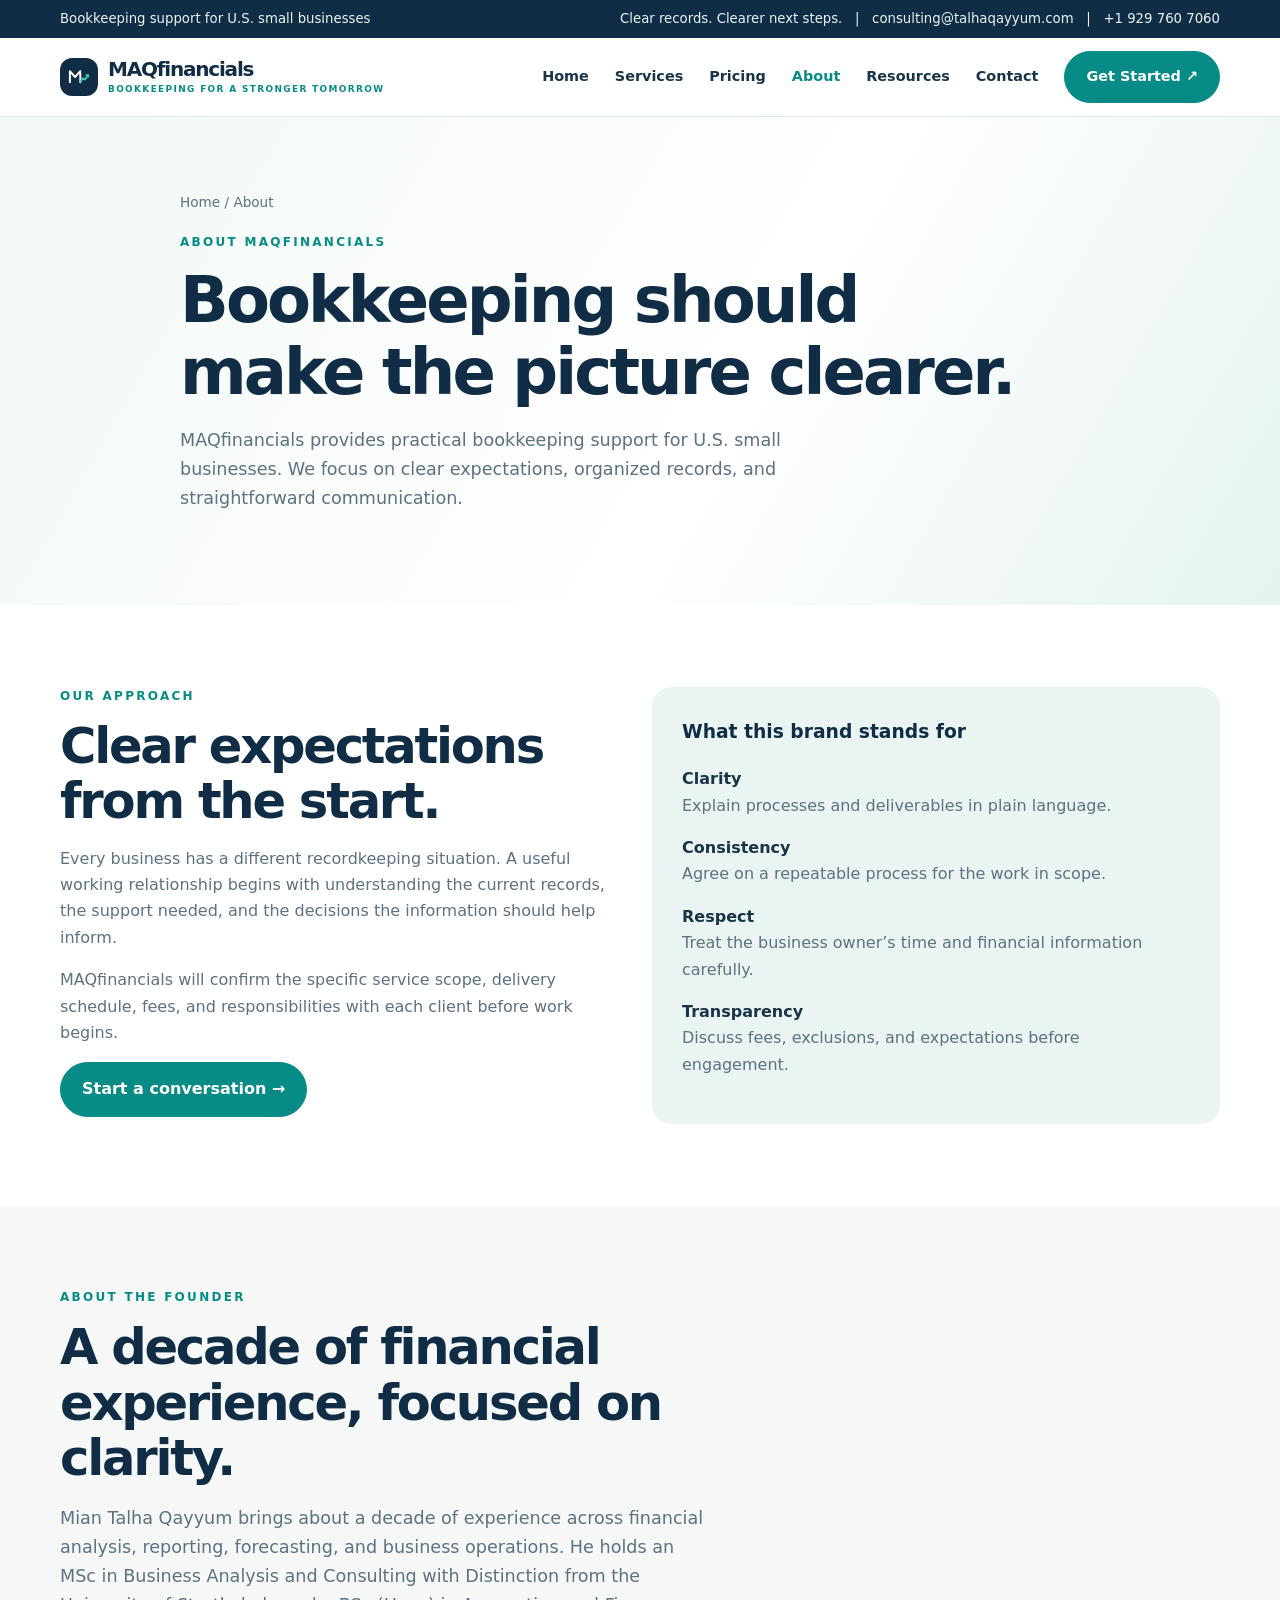
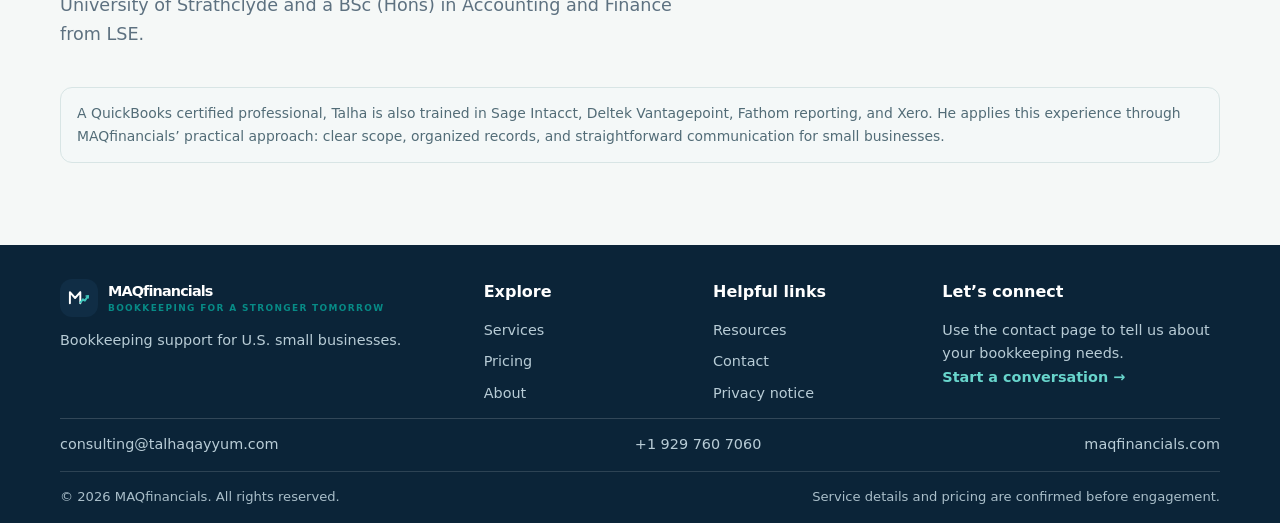
==== commit bea36f58: "Refresh footer contact layout" ====
--- a/about.html
+++ b/about.html
@@ -1 +1 @@
-<!doctype html><html lang="en"><head><meta charset="utf-8"><meta name="viewport" content="width=device-width, initial-scale=1"><meta name="description" content="Learn about the approach behind MAQfinancials bookkeeping support for U.S. small businesses."><title>About | MAQfinancials</title><link rel="icon" type="image/svg+xml" href="assets/favicon.svg"><link rel="stylesheet" href="styles.css?v=20261030-footer-contact-left"></head><body><div class="topbar"><div class="container"><span>Bookkeeping support for U.S. small businesses</span><span>Clear records. Clearer next steps. &nbsp; | &nbsp; <a href="mailto:consulting@talhaqayyum.com">consulting@talhaqayyum.com</a> &nbsp; | &nbsp; <a href="tel:+19297607060">+1 929 760 7060</a></span></div></div><header class="header"><div class="container nav"><a class="brand" href="index.html"><span class="brand-mark"><img src="assets/maq-mark.svg" alt="" width="26" height="26" aria-hidden="true"></span><span>MAQfinancials<small>BOOKKEEPING FOR A STRONGER TOMORROW</small></span></a><button class="menu-btn" aria-expanded="false">Menu ☰</button><nav class="navlinks"><a href="index.html">Home</a><a href="services.html">Services</a><a href="pricing.html">Pricing</a><a class="active" href="about.html">About</a><a href="resources.html">Resources</a><a href="contact.html">Contact</a><a class="btn" href="contact.html">Get Started ↗</a></nav></div></header><main><section class="page-hero"><div class="container"><div class="breadcrumb"><a href="index.html">Home</a> / About</div><p class="eyebrow">About MAQfinancials</p><h1>Bookkeeping should make the picture clearer.</h1><p class="lead">MAQfinancials provides practical bookkeeping support for U.S. small businesses. We focus on clear expectations, organized records, and straightforward communication.</p></div></section><section class="section"><div class="container grid2" style="align-items:start"><div><p class="eyebrow">Our approach</p><h2>Clear expectations from the start.</h2><p class="muted">Every business has a different recordkeeping situation. A useful working relationship begins with understanding the current records, the support needed, and the decisions the information should help inform.</p><p class="muted">MAQfinancials will confirm the specific service scope, delivery schedule, fees, and responsibilities with each client before work begins.</p><a class="btn" href="contact.html">Start a conversation →</a></div><div class="about-panel"><h3 style="margin-top:0;color:var(--navy)">What this brand stands for</h3><p><strong>Clarity</strong><br><span class="muted">Explain processes and deliverables in plain language.</span></p><p><strong>Consistency</strong><br><span class="muted">Agree on a repeatable process for the work in scope.</span></p><p><strong>Respect</strong><br><span class="muted">Treat the business owner’s time and financial information carefully.</span></p><p><strong>Transparency</strong><br><span class="muted">Discuss fees, exclusions, and expectations before engagement.</span></p></div></div></section><section class="section tint"><div class="container"><div class="section-head"><p class="eyebrow">About the founder</p><h2>A decade of financial experience, focused on clarity.</h2><p class="lead">Mian Talha Qayyum brings about a decade of experience across financial analysis, reporting, forecasting, and business operations. He holds an MSc in Business Analysis and Consulting with Distinction from the University of Strathclyde and a BSc (Hons) in Accounting and Finance from LSE.</p></div><div class="notice">A QuickBooks certified professional, Talha is also trained in Sage Intacct, Deltek Vantagepoint, Fathom reporting, and Xero. He applies this experience through MAQfinancials’ practical approach: clear scope, organized records, and straightforward communication for small businesses.</div></div></section></main><footer class="footer"><div class="container"><div class="footer-grid"><div><a class="brand" href="index.html"><span class="brand-mark"><img src="assets/maq-mark.svg" alt="" width="26" height="26" aria-hidden="true"></span><span>MAQfinancials<small>BOOKKEEPING FOR A STRONGER TOMORROW</small></span></a><p>Bookkeeping support for U.S. small businesses.</p></div><div><h4>Explore</h4><div class="footer-links"><a href="services.html">Services</a><a href="pricing.html">Pricing</a><a href="about.html">About</a></div></div><div><h4>Helpful links</h4><div class="footer-links"><a href="resources.html">Resources</a><a href="contact.html">Contact</a><a href="privacy.html">Privacy notice</a></div></div><div><h4>Let’s connect</h4><p>Use the contact page to tell us about your bookkeeping needs.</p><a class="textlink" style="color:#68d5cc" href="contact.html">Start a conversation</a></div></div><div class="footer-contact-strip" style="display:flex;flex-wrap:wrap;gap:12px 24px;padding:18px 0;border-top:1px solid rgba(255,255,255,.16);font-size:.92rem"><a href="mailto:consulting@talhaqayyum.com">consulting@talhaqayyum.com</a><a href="tel:+19297607060">+1 929 760 7060</a><a href="https://maqfinancials.com">maqfinancials.com</a></div><div class="footer-bottom"><span>© <span data-year></span> MAQfinancials. All rights reserved.</span><span>Service details and pricing are confirmed before engagement.</span></div></div></footer><script src="script.js"></script></body></html>
+<!doctype html><html lang="en"><head><meta charset="utf-8"><meta name="viewport" content="width=device-width, initial-scale=1"><meta name="description" content="Learn about the approach behind MAQfinancials bookkeeping support for U.S. small businesses."><title>About | MAQfinancials</title><link rel="icon" type="image/svg+xml" href="assets/favicon.svg"><link rel="stylesheet" href="styles.css?v=20261030-footer-contact-balanced"></head><body><div class="topbar"><div class="container"><span>Bookkeeping support for U.S. small businesses</span><span>Clear records. Clearer next steps. &nbsp; | &nbsp; <a href="mailto:consulting@talhaqayyum.com">consulting@talhaqayyum.com</a> &nbsp; | &nbsp; <a href="tel:+19297607060">+1 929 760 7060</a></span></div></div><header class="header"><div class="container nav"><a class="brand" href="index.html"><span class="brand-mark"><img src="assets/maq-mark.svg" alt="" width="26" height="26" aria-hidden="true"></span><span>MAQfinancials<small>BOOKKEEPING FOR A STRONGER TOMORROW</small></span></a><button class="menu-btn" aria-expanded="false">Menu ☰</button><nav class="navlinks"><a href="index.html">Home</a><a href="services.html">Services</a><a href="pricing.html">Pricing</a><a class="active" href="about.html">About</a><a href="resources.html">Resources</a><a href="contact.html">Contact</a><a class="btn" href="contact.html">Get Started ↗</a></nav></div></header><main><section class="page-hero"><div class="container"><div class="breadcrumb"><a href="index.html">Home</a> / About</div><p class="eyebrow">About MAQfinancials</p><h1>Bookkeeping should make the picture clearer.</h1><p class="lead">MAQfinancials provides practical bookkeeping support for U.S. small businesses. We focus on clear expectations, organized records, and straightforward communication.</p></div></section><section class="section"><div class="container grid2" style="align-items:start"><div><p class="eyebrow">Our approach</p><h2>Clear expectations from the start.</h2><p class="muted">Every business has a different recordkeeping situation. A useful working relationship begins with understanding the current records, the support needed, and the decisions the information should help inform.</p><p class="muted">MAQfinancials will confirm the specific service scope, delivery schedule, fees, and responsibilities with each client before work begins.</p><a class="btn" href="contact.html">Start a conversation →</a></div><div class="about-panel"><h3 style="margin-top:0;color:var(--navy)">What this brand stands for</h3><p><strong>Clarity</strong><br><span class="muted">Explain processes and deliverables in plain language.</span></p><p><strong>Consistency</strong><br><span class="muted">Agree on a repeatable process for the work in scope.</span></p><p><strong>Respect</strong><br><span class="muted">Treat the business owner’s time and financial information carefully.</span></p><p><strong>Transparency</strong><br><span class="muted">Discuss fees, exclusions, and expectations before engagement.</span></p></div></div></section><section class="section tint"><div class="container"><div class="section-head"><p class="eyebrow">About the founder</p><h2>A decade of financial experience, focused on clarity.</h2><p class="lead">Mian Talha Qayyum brings about a decade of experience across financial analysis, reporting, forecasting, and business operations. He holds an MSc in Business Analysis and Consulting with Distinction from the University of Strathclyde and a BSc (Hons) in Accounting and Finance from LSE.</p></div><div class="notice">A QuickBooks certified professional, Talha is also trained in Sage Intacct, Deltek Vantagepoint, Fathom reporting, and Xero. He applies this experience through MAQfinancials’ practical approach: clear scope, organized records, and straightforward communication for small businesses.</div></div></section></main><footer class="footer"><div class="container"><div class="footer-grid"><div><a class="brand" href="index.html"><span class="brand-mark"><img src="assets/maq-mark.svg" alt="" width="26" height="26" aria-hidden="true"></span><span>MAQfinancials<small>BOOKKEEPING FOR A STRONGER TOMORROW</small></span></a><p>Bookkeeping support for U.S. small businesses.</p></div><div><h4>Explore</h4><div class="footer-links"><a href="services.html">Services</a><a href="pricing.html">Pricing</a><a href="about.html">About</a></div></div><div><h4>Helpful links</h4><div class="footer-links"><a href="resources.html">Resources</a><a href="contact.html">Contact</a><a href="privacy.html">Privacy notice</a></div></div><div><h4>Let’s connect</h4><p>Use the contact page to tell us about your bookkeeping needs.</p><a class="textlink" style="color:#68d5cc" href="contact.html">Start a conversation</a></div></div><div class="footer-contact-strip" style="display:flex;flex-wrap:wrap;gap:12px 24px;padding:18px 0;border-top:1px solid rgba(255,255,255,.16);font-size:.92rem"><a href="mailto:consulting@talhaqayyum.com">consulting@talhaqayyum.com</a><a href="tel:+19297607060">+1 929 760 7060</a><a href="https://maqfinancials.com">maqfinancials.com</a></div><div class="footer-bottom"><span>© <span data-year></span> MAQfinancials. All rights reserved.</span><span>Service details and pricing are confirmed before engagement.</span></div></div></footer><script src="script.js"></script></body></html>
--- a/styles.css
+++ b/styles.css
@@ -104,3 +104,13 @@
 /* Left-align footer contact details for a calmer layout */
 .footer-contact-strip{justify-content:flex-start!important;gap:10px 30px!important}
 @media(max-width:700px){.footer-contact-strip{justify-content:flex-start!important;align-items:flex-start!important;text-align:left;gap:8px 22px!important}}
+
+/* Give each footer contact detail its own balanced position */
+.footer-contact-strip{display:grid!important;grid-template-columns:1.35fr 1fr 1fr;align-items:center;justify-content:stretch!important;gap:10px 24px!important}
+.footer-contact-strip a:nth-child(1){justify-self:start}
+.footer-contact-strip a:nth-child(2){justify-self:center}
+.footer-contact-strip a:nth-child(3){justify-self:end}
+@media(max-width:700px){
+ .footer-contact-strip{grid-template-columns:1fr;justify-items:start;gap:8px!important;text-align:left!important;padding:12px 0!important}
+ .footer-contact-strip a:nth-child(1),.footer-contact-strip a:nth-child(2),.footer-contact-strip a:nth-child(3){justify-self:start}
+}
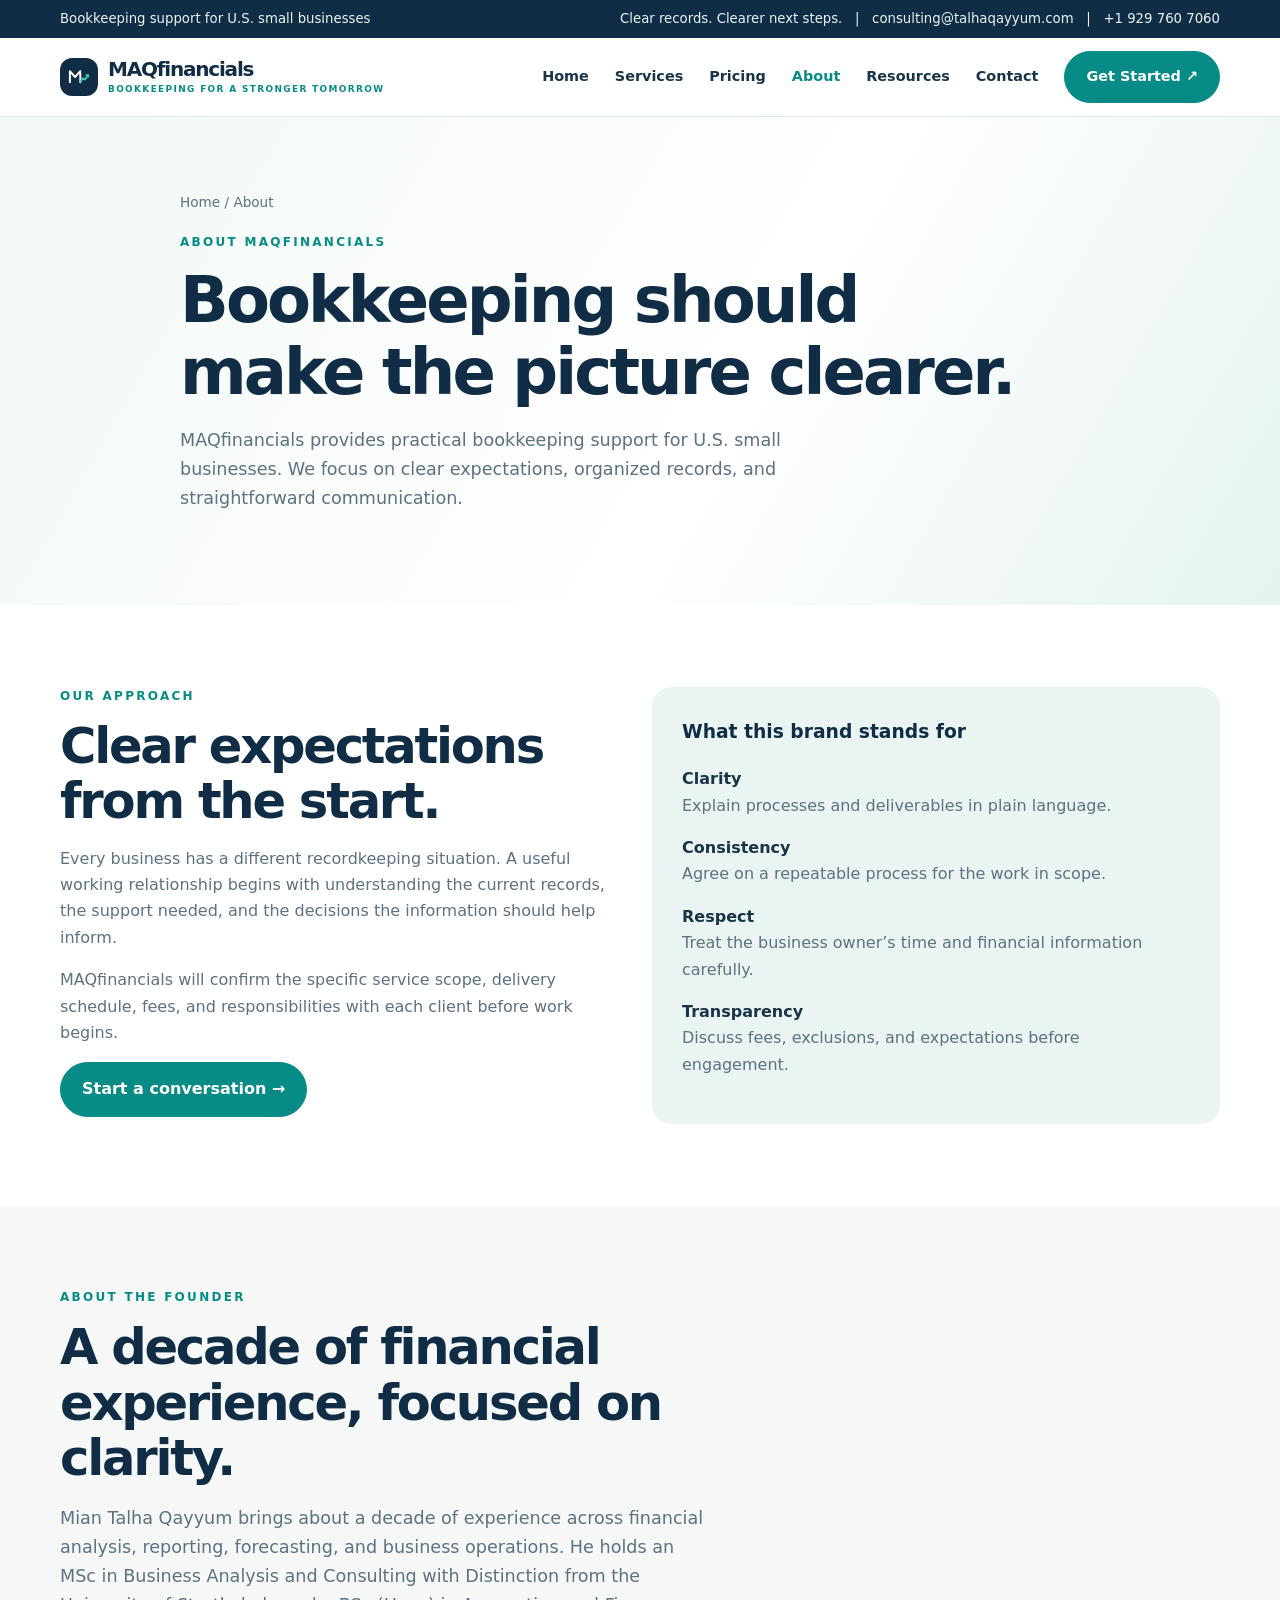
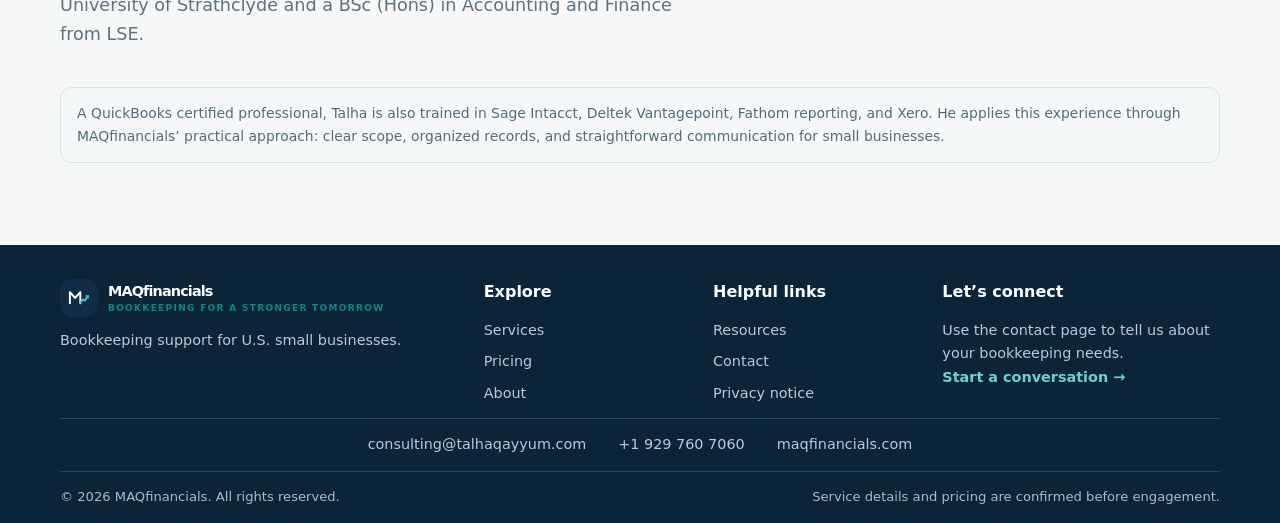
==== commit 83db674b: "Refresh centered footer contact layout" ====
--- a/about.html
+++ b/about.html
@@ -1 +1 @@
-<!doctype html><html lang="en"><head><meta charset="utf-8"><meta name="viewport" content="width=device-width, initial-scale=1"><meta name="description" content="Learn about the approach behind MAQfinancials bookkeeping support for U.S. small businesses."><title>About | MAQfinancials</title><link rel="icon" type="image/svg+xml" href="assets/favicon.svg"><link rel="stylesheet" href="styles.css?v=20261030-footer-contact-balanced"></head><body><div class="topbar"><div class="container"><span>Bookkeeping support for U.S. small businesses</span><span>Clear records. Clearer next steps. &nbsp; | &nbsp; <a href="mailto:consulting@talhaqayyum.com">consulting@talhaqayyum.com</a> &nbsp; | &nbsp; <a href="tel:+19297607060">+1 929 760 7060</a></span></div></div><header class="header"><div class="container nav"><a class="brand" href="index.html"><span class="brand-mark"><img src="assets/maq-mark.svg" alt="" width="26" height="26" aria-hidden="true"></span><span>MAQfinancials<small>BOOKKEEPING FOR A STRONGER TOMORROW</small></span></a><button class="menu-btn" aria-expanded="false">Menu ☰</button><nav class="navlinks"><a href="index.html">Home</a><a href="services.html">Services</a><a href="pricing.html">Pricing</a><a class="active" href="about.html">About</a><a href="resources.html">Resources</a><a href="contact.html">Contact</a><a class="btn" href="contact.html">Get Started ↗</a></nav></div></header><main><section class="page-hero"><div class="container"><div class="breadcrumb"><a href="index.html">Home</a> / About</div><p class="eyebrow">About MAQfinancials</p><h1>Bookkeeping should make the picture clearer.</h1><p class="lead">MAQfinancials provides practical bookkeeping support for U.S. small businesses. We focus on clear expectations, organized records, and straightforward communication.</p></div></section><section class="section"><div class="container grid2" style="align-items:start"><div><p class="eyebrow">Our approach</p><h2>Clear expectations from the start.</h2><p class="muted">Every business has a different recordkeeping situation. A useful working relationship begins with understanding the current records, the support needed, and the decisions the information should help inform.</p><p class="muted">MAQfinancials will confirm the specific service scope, delivery schedule, fees, and responsibilities with each client before work begins.</p><a class="btn" href="contact.html">Start a conversation →</a></div><div class="about-panel"><h3 style="margin-top:0;color:var(--navy)">What this brand stands for</h3><p><strong>Clarity</strong><br><span class="muted">Explain processes and deliverables in plain language.</span></p><p><strong>Consistency</strong><br><span class="muted">Agree on a repeatable process for the work in scope.</span></p><p><strong>Respect</strong><br><span class="muted">Treat the business owner’s time and financial information carefully.</span></p><p><strong>Transparency</strong><br><span class="muted">Discuss fees, exclusions, and expectations before engagement.</span></p></div></div></section><section class="section tint"><div class="container"><div class="section-head"><p class="eyebrow">About the founder</p><h2>A decade of financial experience, focused on clarity.</h2><p class="lead">Mian Talha Qayyum brings about a decade of experience across financial analysis, reporting, forecasting, and business operations. He holds an MSc in Business Analysis and Consulting with Distinction from the University of Strathclyde and a BSc (Hons) in Accounting and Finance from LSE.</p></div><div class="notice">A QuickBooks certified professional, Talha is also trained in Sage Intacct, Deltek Vantagepoint, Fathom reporting, and Xero. He applies this experience through MAQfinancials’ practical approach: clear scope, organized records, and straightforward communication for small businesses.</div></div></section></main><footer class="footer"><div class="container"><div class="footer-grid"><div><a class="brand" href="index.html"><span class="brand-mark"><img src="assets/maq-mark.svg" alt="" width="26" height="26" aria-hidden="true"></span><span>MAQfinancials<small>BOOKKEEPING FOR A STRONGER TOMORROW</small></span></a><p>Bookkeeping support for U.S. small businesses.</p></div><div><h4>Explore</h4><div class="footer-links"><a href="services.html">Services</a><a href="pricing.html">Pricing</a><a href="about.html">About</a></div></div><div><h4>Helpful links</h4><div class="footer-links"><a href="resources.html">Resources</a><a href="contact.html">Contact</a><a href="privacy.html">Privacy notice</a></div></div><div><h4>Let’s connect</h4><p>Use the contact page to tell us about your bookkeeping needs.</p><a class="textlink" style="color:#68d5cc" href="contact.html">Start a conversation</a></div></div><div class="footer-contact-strip" style="display:flex;flex-wrap:wrap;gap:12px 24px;padding:18px 0;border-top:1px solid rgba(255,255,255,.16);font-size:.92rem"><a href="mailto:consulting@talhaqayyum.com">consulting@talhaqayyum.com</a><a href="tel:+19297607060">+1 929 760 7060</a><a href="https://maqfinancials.com">maqfinancials.com</a></div><div class="footer-bottom"><span>© <span data-year></span> MAQfinancials. All rights reserved.</span><span>Service details and pricing are confirmed before engagement.</span></div></div></footer><script src="script.js"></script></body></html>
+<!doctype html><html lang="en"><head><meta charset="utf-8"><meta name="viewport" content="width=device-width, initial-scale=1"><meta name="description" content="Learn about the approach behind MAQfinancials bookkeeping support for U.S. small businesses."><title>About | MAQfinancials</title><link rel="icon" type="image/svg+xml" href="assets/favicon.svg"><link rel="stylesheet" href="styles.css?v=20261030-footer-contact-centered"></head><body><div class="topbar"><div class="container"><span>Bookkeeping support for U.S. small businesses</span><span>Clear records. Clearer next steps. &nbsp; | &nbsp; <a href="mailto:consulting@talhaqayyum.com">consulting@talhaqayyum.com</a> &nbsp; | &nbsp; <a href="tel:+19297607060">+1 929 760 7060</a></span></div></div><header class="header"><div class="container nav"><a class="brand" href="index.html"><span class="brand-mark"><img src="assets/maq-mark.svg" alt="" width="26" height="26" aria-hidden="true"></span><span>MAQfinancials<small>BOOKKEEPING FOR A STRONGER TOMORROW</small></span></a><button class="menu-btn" aria-expanded="false">Menu ☰</button><nav class="navlinks"><a href="index.html">Home</a><a href="services.html">Services</a><a href="pricing.html">Pricing</a><a class="active" href="about.html">About</a><a href="resources.html">Resources</a><a href="contact.html">Contact</a><a class="btn" href="contact.html">Get Started ↗</a></nav></div></header><main><section class="page-hero"><div class="container"><div class="breadcrumb"><a href="index.html">Home</a> / About</div><p class="eyebrow">About MAQfinancials</p><h1>Bookkeeping should make the picture clearer.</h1><p class="lead">MAQfinancials provides practical bookkeeping support for U.S. small businesses. We focus on clear expectations, organized records, and straightforward communication.</p></div></section><section class="section"><div class="container grid2" style="align-items:start"><div><p class="eyebrow">Our approach</p><h2>Clear expectations from the start.</h2><p class="muted">Every business has a different recordkeeping situation. A useful working relationship begins with understanding the current records, the support needed, and the decisions the information should help inform.</p><p class="muted">MAQfinancials will confirm the specific service scope, delivery schedule, fees, and responsibilities with each client before work begins.</p><a class="btn" href="contact.html">Start a conversation →</a></div><div class="about-panel"><h3 style="margin-top:0;color:var(--navy)">What this brand stands for</h3><p><strong>Clarity</strong><br><span class="muted">Explain processes and deliverables in plain language.</span></p><p><strong>Consistency</strong><br><span class="muted">Agree on a repeatable process for the work in scope.</span></p><p><strong>Respect</strong><br><span class="muted">Treat the business owner’s time and financial information carefully.</span></p><p><strong>Transparency</strong><br><span class="muted">Discuss fees, exclusions, and expectations before engagement.</span></p></div></div></section><section class="section tint"><div class="container"><div class="section-head"><p class="eyebrow">About the founder</p><h2>A decade of financial experience, focused on clarity.</h2><p class="lead">Mian Talha Qayyum brings about a decade of experience across financial analysis, reporting, forecasting, and business operations. He holds an MSc in Business Analysis and Consulting with Distinction from the University of Strathclyde and a BSc (Hons) in Accounting and Finance from LSE.</p></div><div class="notice">A QuickBooks certified professional, Talha is also trained in Sage Intacct, Deltek Vantagepoint, Fathom reporting, and Xero. He applies this experience through MAQfinancials’ practical approach: clear scope, organized records, and straightforward communication for small businesses.</div></div></section></main><footer class="footer"><div class="container"><div class="footer-grid"><div><a class="brand" href="index.html"><span class="brand-mark"><img src="assets/maq-mark.svg" alt="" width="26" height="26" aria-hidden="true"></span><span>MAQfinancials<small>BOOKKEEPING FOR A STRONGER TOMORROW</small></span></a><p>Bookkeeping support for U.S. small businesses.</p></div><div><h4>Explore</h4><div class="footer-links"><a href="services.html">Services</a><a href="pricing.html">Pricing</a><a href="about.html">About</a></div></div><div><h4>Helpful links</h4><div class="footer-links"><a href="resources.html">Resources</a><a href="contact.html">Contact</a><a href="privacy.html">Privacy notice</a></div></div><div><h4>Let’s connect</h4><p>Use the contact page to tell us about your bookkeeping needs.</p><a class="textlink" style="color:#68d5cc" href="contact.html">Start a conversation</a></div></div><div class="footer-contact-strip" style="display:flex;flex-wrap:wrap;gap:12px 24px;padding:18px 0;border-top:1px solid rgba(255,255,255,.16);font-size:.92rem"><a href="mailto:consulting@talhaqayyum.com">consulting@talhaqayyum.com</a><a href="tel:+19297607060">+1 929 760 7060</a><a href="https://maqfinancials.com">maqfinancials.com</a></div><div class="footer-bottom"><span>© <span data-year></span> MAQfinancials. All rights reserved.</span><span>Service details and pricing are confirmed before engagement.</span></div></div></footer><script src="script.js"></script></body></html>
--- a/styles.css
+++ b/styles.css
@@ -114,3 +114,7 @@
  .footer-contact-strip{grid-template-columns:1fr;justify-items:start;gap:8px!important;text-align:left!important;padding:12px 0!important}
  .footer-contact-strip a:nth-child(1),.footer-contact-strip a:nth-child(2),.footer-contact-strip a:nth-child(3){justify-self:start}
 }
+
+/* Center the footer contact row on laptop and desktop */
+.footer-contact-strip{display:flex!important;justify-content:center!important;align-items:center!important;gap:10px 32px!important;text-align:center}
+@media(max-width:700px){.footer-contact-strip{display:flex!important;justify-content:flex-start!important;align-items:flex-start!important;text-align:left;gap:8px!important}}
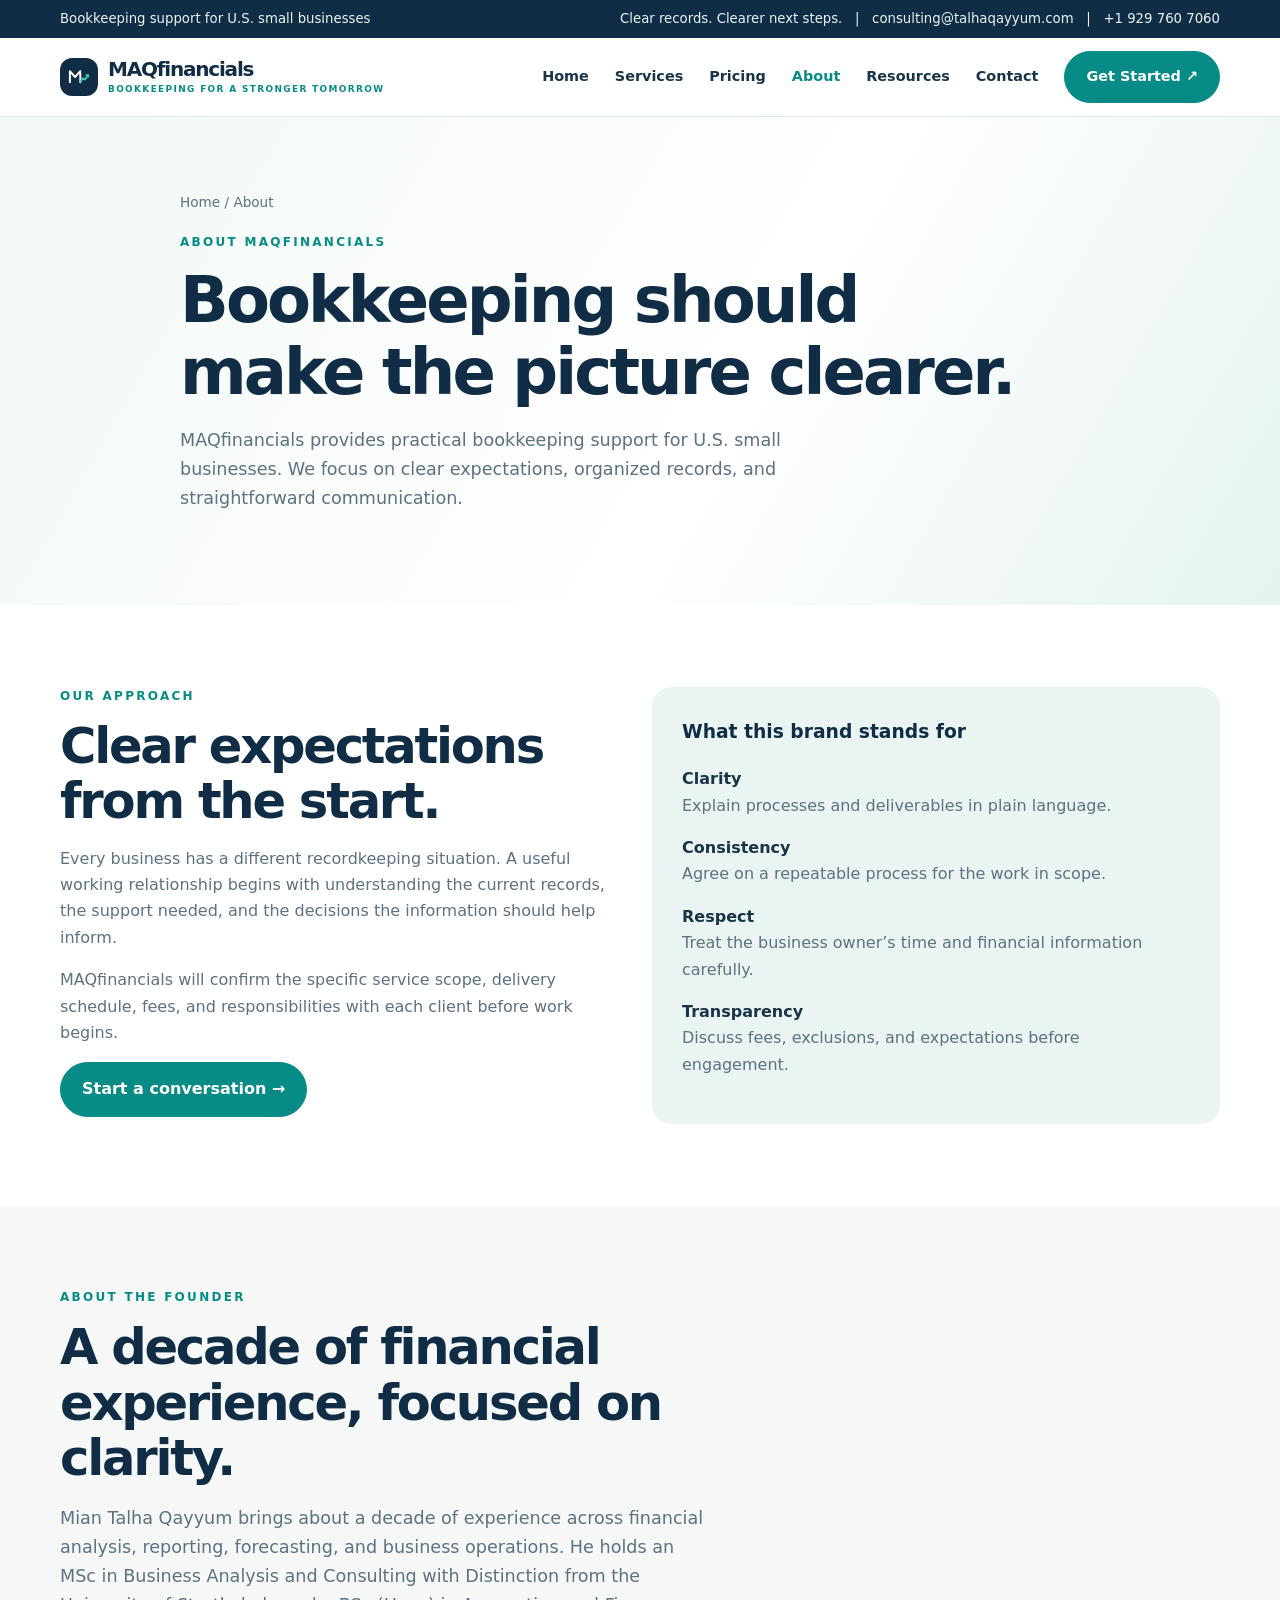
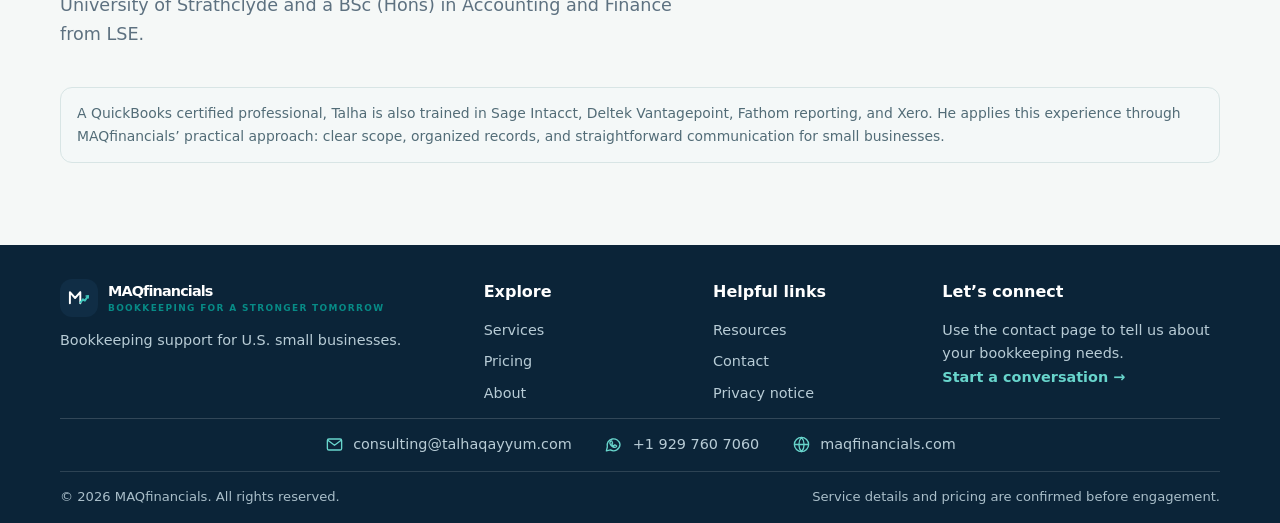
==== commit 21d80b24: "Add footer contact icons" ====
--- a/about.html
+++ b/about.html
@@ -1 +1 @@
-<!doctype html><html lang="en"><head><meta charset="utf-8"><meta name="viewport" content="width=device-width, initial-scale=1"><meta name="description" content="Learn about the approach behind MAQfinancials bookkeeping support for U.S. small businesses."><title>About | MAQfinancials</title><link rel="icon" type="image/svg+xml" href="assets/favicon.svg"><link rel="stylesheet" href="styles.css?v=20261030-footer-contact-centered"></head><body><div class="topbar"><div class="container"><span>Bookkeeping support for U.S. small businesses</span><span>Clear records. Clearer next steps. &nbsp; | &nbsp; <a href="mailto:consulting@talhaqayyum.com">consulting@talhaqayyum.com</a> &nbsp; | &nbsp; <a href="tel:+19297607060">+1 929 760 7060</a></span></div></div><header class="header"><div class="container nav"><a class="brand" href="index.html"><span class="brand-mark"><img src="assets/maq-mark.svg" alt="" width="26" height="26" aria-hidden="true"></span><span>MAQfinancials<small>BOOKKEEPING FOR A STRONGER TOMORROW</small></span></a><button class="menu-btn" aria-expanded="false">Menu ☰</button><nav class="navlinks"><a href="index.html">Home</a><a href="services.html">Services</a><a href="pricing.html">Pricing</a><a class="active" href="about.html">About</a><a href="resources.html">Resources</a><a href="contact.html">Contact</a><a class="btn" href="contact.html">Get Started ↗</a></nav></div></header><main><section class="page-hero"><div class="container"><div class="breadcrumb"><a href="index.html">Home</a> / About</div><p class="eyebrow">About MAQfinancials</p><h1>Bookkeeping should make the picture clearer.</h1><p class="lead">MAQfinancials provides practical bookkeeping support for U.S. small businesses. We focus on clear expectations, organized records, and straightforward communication.</p></div></section><section class="section"><div class="container grid2" style="align-items:start"><div><p class="eyebrow">Our approach</p><h2>Clear expectations from the start.</h2><p class="muted">Every business has a different recordkeeping situation. A useful working relationship begins with understanding the current records, the support needed, and the decisions the information should help inform.</p><p class="muted">MAQfinancials will confirm the specific service scope, delivery schedule, fees, and responsibilities with each client before work begins.</p><a class="btn" href="contact.html">Start a conversation →</a></div><div class="about-panel"><h3 style="margin-top:0;color:var(--navy)">What this brand stands for</h3><p><strong>Clarity</strong><br><span class="muted">Explain processes and deliverables in plain language.</span></p><p><strong>Consistency</strong><br><span class="muted">Agree on a repeatable process for the work in scope.</span></p><p><strong>Respect</strong><br><span class="muted">Treat the business owner’s time and financial information carefully.</span></p><p><strong>Transparency</strong><br><span class="muted">Discuss fees, exclusions, and expectations before engagement.</span></p></div></div></section><section class="section tint"><div class="container"><div class="section-head"><p class="eyebrow">About the founder</p><h2>A decade of financial experience, focused on clarity.</h2><p class="lead">Mian Talha Qayyum brings about a decade of experience across financial analysis, reporting, forecasting, and business operations. He holds an MSc in Business Analysis and Consulting with Distinction from the University of Strathclyde and a BSc (Hons) in Accounting and Finance from LSE.</p></div><div class="notice">A QuickBooks certified professional, Talha is also trained in Sage Intacct, Deltek Vantagepoint, Fathom reporting, and Xero. He applies this experience through MAQfinancials’ practical approach: clear scope, organized records, and straightforward communication for small businesses.</div></div></section></main><footer class="footer"><div class="container"><div class="footer-grid"><div><a class="brand" href="index.html"><span class="brand-mark"><img src="assets/maq-mark.svg" alt="" width="26" height="26" aria-hidden="true"></span><span>MAQfinancials<small>BOOKKEEPING FOR A STRONGER TOMORROW</small></span></a><p>Bookkeeping support for U.S. small businesses.</p></div><div><h4>Explore</h4><div class="footer-links"><a href="services.html">Services</a><a href="pricing.html">Pricing</a><a href="about.html">About</a></div></div><div><h4>Helpful links</h4><div class="footer-links"><a href="resources.html">Resources</a><a href="contact.html">Contact</a><a href="privacy.html">Privacy notice</a></div></div><div><h4>Let’s connect</h4><p>Use the contact page to tell us about your bookkeeping needs.</p><a class="textlink" style="color:#68d5cc" href="contact.html">Start a conversation</a></div></div><div class="footer-contact-strip" style="display:flex;flex-wrap:wrap;gap:12px 24px;padding:18px 0;border-top:1px solid rgba(255,255,255,.16);font-size:.92rem"><a href="mailto:consulting@talhaqayyum.com">consulting@talhaqayyum.com</a><a href="tel:+19297607060">+1 929 760 7060</a><a href="https://maqfinancials.com">maqfinancials.com</a></div><div class="footer-bottom"><span>© <span data-year></span> MAQfinancials. All rights reserved.</span><span>Service details and pricing are confirmed before engagement.</span></div></div></footer><script src="script.js"></script></body></html>
+<!doctype html><html lang="en"><head><meta charset="utf-8"><meta name="viewport" content="width=device-width, initial-scale=1"><meta name="description" content="Learn about the approach behind MAQfinancials bookkeeping support for U.S. small businesses."><title>About | MAQfinancials</title><link rel="icon" type="image/svg+xml" href="assets/favicon.svg"><link rel="stylesheet" href="styles.css?v=20261030-footer-contact-icons"></head><body><div class="topbar"><div class="container"><span>Bookkeeping support for U.S. small businesses</span><span>Clear records. Clearer next steps. &nbsp; | &nbsp; <a href="mailto:consulting@talhaqayyum.com">consulting@talhaqayyum.com</a> &nbsp; | &nbsp; <a href="tel:+19297607060">+1 929 760 7060</a></span></div></div><header class="header"><div class="container nav"><a class="brand" href="index.html"><span class="brand-mark"><img src="assets/maq-mark.svg" alt="" width="26" height="26" aria-hidden="true"></span><span>MAQfinancials<small>BOOKKEEPING FOR A STRONGER TOMORROW</small></span></a><button class="menu-btn" aria-expanded="false">Menu ☰</button><nav class="navlinks"><a href="index.html">Home</a><a href="services.html">Services</a><a href="pricing.html">Pricing</a><a class="active" href="about.html">About</a><a href="resources.html">Resources</a><a href="contact.html">Contact</a><a class="btn" href="contact.html">Get Started ↗</a></nav></div></header><main><section class="page-hero"><div class="container"><div class="breadcrumb"><a href="index.html">Home</a> / About</div><p class="eyebrow">About MAQfinancials</p><h1>Bookkeeping should make the picture clearer.</h1><p class="lead">MAQfinancials provides practical bookkeeping support for U.S. small businesses. We focus on clear expectations, organized records, and straightforward communication.</p></div></section><section class="section"><div class="container grid2" style="align-items:start"><div><p class="eyebrow">Our approach</p><h2>Clear expectations from the start.</h2><p class="muted">Every business has a different recordkeeping situation. A useful working relationship begins with understanding the current records, the support needed, and the decisions the information should help inform.</p><p class="muted">MAQfinancials will confirm the specific service scope, delivery schedule, fees, and responsibilities with each client before work begins.</p><a class="btn" href="contact.html">Start a conversation →</a></div><div class="about-panel"><h3 style="margin-top:0;color:var(--navy)">What this brand stands for</h3><p><strong>Clarity</strong><br><span class="muted">Explain processes and deliverables in plain language.</span></p><p><strong>Consistency</strong><br><span class="muted">Agree on a repeatable process for the work in scope.</span></p><p><strong>Respect</strong><br><span class="muted">Treat the business owner’s time and financial information carefully.</span></p><p><strong>Transparency</strong><br><span class="muted">Discuss fees, exclusions, and expectations before engagement.</span></p></div></div></section><section class="section tint"><div class="container"><div class="section-head"><p class="eyebrow">About the founder</p><h2>A decade of financial experience, focused on clarity.</h2><p class="lead">Mian Talha Qayyum brings about a decade of experience across financial analysis, reporting, forecasting, and business operations. He holds an MSc in Business Analysis and Consulting with Distinction from the University of Strathclyde and a BSc (Hons) in Accounting and Finance from LSE.</p></div><div class="notice">A QuickBooks certified professional, Talha is also trained in Sage Intacct, Deltek Vantagepoint, Fathom reporting, and Xero. He applies this experience through MAQfinancials’ practical approach: clear scope, organized records, and straightforward communication for small businesses.</div></div></section></main><footer class="footer"><div class="container"><div class="footer-grid"><div><a class="brand" href="index.html"><span class="brand-mark"><img src="assets/maq-mark.svg" alt="" width="26" height="26" aria-hidden="true"></span><span>MAQfinancials<small>BOOKKEEPING FOR A STRONGER TOMORROW</small></span></a><p>Bookkeeping support for U.S. small businesses.</p></div><div><h4>Explore</h4><div class="footer-links"><a href="services.html">Services</a><a href="pricing.html">Pricing</a><a href="about.html">About</a></div></div><div><h4>Helpful links</h4><div class="footer-links"><a href="resources.html">Resources</a><a href="contact.html">Contact</a><a href="privacy.html">Privacy notice</a></div></div><div><h4>Let’s connect</h4><p>Use the contact page to tell us about your bookkeeping needs.</p><a class="textlink" style="color:#68d5cc" href="contact.html">Start a conversation</a></div></div><div class="footer-contact-strip" style="display:flex;flex-wrap:wrap;gap:12px 24px;padding:18px 0;border-top:1px solid rgba(255,255,255,.16);font-size:.92rem"><a href="mailto:consulting@talhaqayyum.com"><span class="footer-contact-icon" aria-hidden="true"><svg viewBox="0 0 24 24"><rect x="3" y="5" width="18" height="14" rx="2"></rect><path d="m4 7 8 6 8-6"></path></svg></span>consulting@talhaqayyum.com</a><a href="tel:+19297607060"><span class="footer-contact-icon" aria-hidden="true"><svg viewBox="0 0 24 24"><path d="M20.2 11.7a8.2 8.2 0 0 1-12.1 7.2L3 20l1.2-4.8a8.2 8.2 0 1 1 16-3.5Z"></path><path d="M8.2 8.1c.2-.5.5-.6.8-.6h.5c.2 0 .4.1.5.4l.8 1.8c.1.2.1.4-.1.6l-.6.7c-.2.2-.2.4-.1.6.4.8 1.1 1.5 1.9 2 .2.1.4.1.6-.1l.7-.8c.2-.2.4-.2.6-.1l1.7.8c.3.1.4.3.4.5 0 .3-.1.8-.4 1.1-.4.4-1 .7-1.7.7-.8 0-1.8-.3-3.1-1.1-1.6-1-2.7-2.5-3-3.4-.4-.9-.3-1.8 0-2.4.2-.4.4-.6.5-.7Z"></path></svg></span>+1 929 760 7060</a><a href="https://maqfinancials.com"><span class="footer-contact-icon" aria-hidden="true"><svg viewBox="0 0 24 24"><circle cx="12" cy="12" r="9"></circle><path d="M3.5 12h17M12 3c2.2 2.4 3.3 5.4 3.3 9s-1.1 6.6-3.3 9c-2.2-2.4-3.3-5.4-3.3-9S9.8 5.4 12 3Z"></path></svg></span>maqfinancials.com</a></div><div class="footer-bottom"><span>© <span data-year></span> MAQfinancials. All rights reserved.</span><span>Service details and pricing are confirmed before engagement.</span></div></div></footer><script src="script.js"></script></body></html>
--- a/styles.css
+++ b/styles.css
@@ -118,3 +118,9 @@
 /* Center the footer contact row on laptop and desktop */
 .footer-contact-strip{display:flex!important;justify-content:center!important;align-items:center!important;gap:10px 32px!important;text-align:center}
 @media(max-width:700px){.footer-contact-strip{display:flex!important;justify-content:flex-start!important;align-items:flex-start!important;text-align:left;gap:8px!important}}
+
+/* Consistent icons for footer contact details */
+.footer-contact-strip a{display:inline-flex;align-items:center;gap:9px;white-space:nowrap}
+.footer-contact-icon{width:20px;height:20px;flex:0 0 20px;display:inline-grid;place-items:center;color:#68d5cc}
+.footer-contact-icon svg{width:19px;height:19px;fill:none;stroke:currentColor;stroke-width:1.7;stroke-linecap:round;stroke-linejoin:round}
+@media(max-width:700px){.footer-contact-strip a{white-space:normal}}
